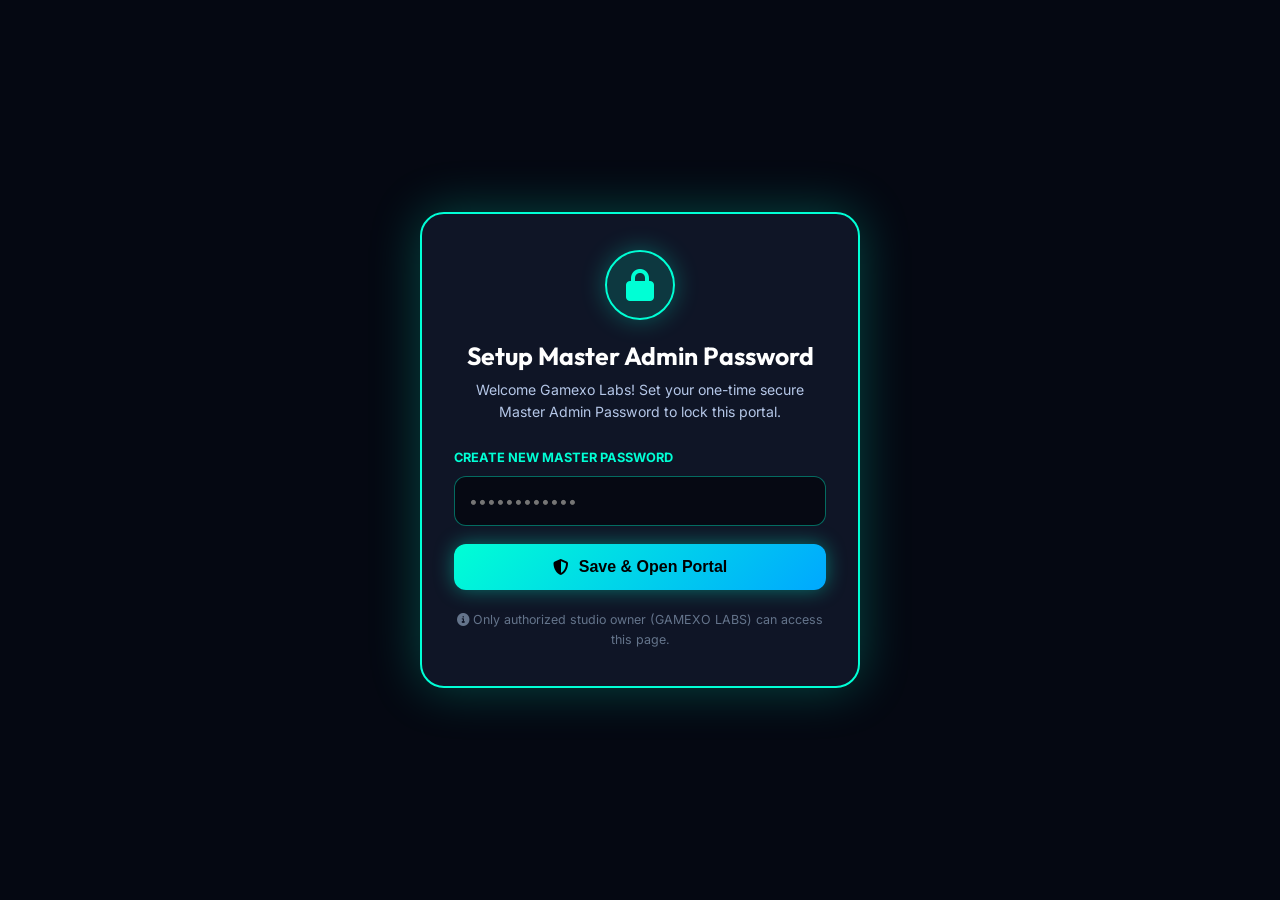
==== admin/index.html @ a573b405 "feat: master admin portal at /admin with secure password, compact account modal, shorten select drop" ====
<!DOCTYPE html>
<html lang="en">
<head>
  <meta charset="UTF-8" />
  <meta name="viewport" content="width=device-width, initial-scale=1.0" />
  <title>GAMEXO LABS — Master Admin Portal | MineForge Studio</title>

  <!-- Favicon -->
  <link rel="icon" type="image/svg+xml" href="data:image/svg+xml,<svg xmlns='http://www.w3.org/2000/svg' viewBox='0 0 100 100'><rect width='100' height='100' rx='20' fill='%23060913'/><path d='M20 75 L35 45 L50 65 L65 35 L80 75 Z' fill='%2300ffd5' stroke='%2300ffd5' stroke-width='4'/></svg>" />

  <!-- Google Fonts -->
  <link rel="preconnect" href="https://fonts.googleapis.com" />
  <link rel="preconnect" href="https://fonts.gstatic.com" crossorigin />
  <link href="https://fonts.googleapis.com/css2?family=Inter:wght@300;400;500;600;700&family=Outfit:wght@500;600;700;800&display=swap" rel="stylesheet" />

  <!-- FontAwesome Icons -->
  <link rel="stylesheet" href="https://cdnjs.cloudflare.com/ajax/libs/font-awesome/6.5.1/css/all.min.css" />

  <!-- CSS Styles -->
  <link rel="stylesheet" href="../style.css" />

  <style>
    body {
      background-color: #060913;
      color: #ffffff;
      min-height: 100vh;
      font-family: 'Inter', sans-serif;
    }

    .admin-container {
      max-width: 1250px;
      margin: 0 auto;
      padding: 30px 20px 60px;
    }

    .admin-header {
      display: flex;
      align-items: center;
      justify-content: space-between;
      padding-bottom: 24px;
      border-bottom: 1px solid rgba(255, 255, 255, 0.1);
      margin-bottom: 32px;
      flex-wrap: wrap;
      gap: 16px;
    }

    .admin-title-group {
      display: flex;
      align-items: center;
      gap: 16px;
    }

    .admin-logo-badge {
      width: 48px;
      height: 48px;
      border-radius: 50%;
      background: linear-gradient(135deg, #00ffd5 0%, #00a8ff 100%);
      display: flex;
      align-items: center;
      justify-content: center;
      color: #060913;
      font-size: 1.4rem;
      font-weight: 800;
      box-shadow: 0 0 20px rgba(0, 255, 213, 0.4);
    }

    /* Stats Grid */
    .admin-stats-grid {
      display: grid;
      grid-template-columns: repeat(auto-fit, minmax(230px, 1fr));
      gap: 20px;
      margin-bottom: 32px;
    }

    .admin-stat-card {
      background: #0f1526;
      border: 1px solid rgba(0, 255, 213, 0.2);
      border-radius: 16px;
      padding: 22px;
      display: flex;
      align-items: center;
      justify-content: space-between;
      box-shadow: 0 4px 20px rgba(0, 0, 0, 0.3);
      transition: transform 0.2s ease;
    }
    .admin-stat-card:hover {
      transform: translateY(-3px);
      border-color: #00ffd5;
    }

    .admin-stat-info h4 {
      font-size: 0.82rem;
      color: #8ba1cf;
      text-transform: uppercase;
      letter-spacing: 1px;
      margin-bottom: 6px;
    }
    .admin-stat-info .num {
      font-size: 1.85rem;
      font-weight: 800;
      font-family: 'Outfit', sans-serif;
      color: #00ffd5;
    }

    .admin-stat-icon {
      width: 52px;
      height: 52px;
      border-radius: 14px;
      background: rgba(0, 255, 213, 0.1);
      display: flex;
      align-items: center;
      justify-content: center;
      font-size: 1.5rem;
      color: #00ffd5;
    }

    /* Availability Panel */
    .admin-avail-box {
      background: #0f1526;
      border: 1.5px solid #00ffd5;
      border-radius: 20px;
      padding: 26px;
      margin-bottom: 34px;
      box-shadow: 0 0 30px rgba(0, 255, 213, 0.15);
    }

    .avail-btn-grid {
      display: grid;
      grid-template-columns: repeat(auto-fit, minmax(220px, 1fr));
      gap: 16px;
      margin-top: 18px;
    }

    .avail-option-btn {
      padding: 16px 20px;
      border-radius: 14px;
      border: 2px solid rgba(255, 255, 255, 0.15);
      background: rgba(255, 255, 255, 0.03);
      color: #ffffff;
      font-family: 'Outfit', sans-serif;
      font-size: 1rem;
      font-weight: 700;
      cursor: pointer;
      display: flex;
      flex-direction: column;
      align-items: flex-start;
      gap: 6px;
      transition: all 0.22s ease;
      text-align: left;
    }

    .avail-option-btn:hover {
      transform: translateY(-2px);
    }

    .avail-option-btn.active-open {
      border-color: #00ffd5;
      background: rgba(0, 255, 213, 0.18);
      box-shadow: 0 0 20px rgba(0, 255, 213, 0.4);
    }
    .avail-option-btn.active-limited {
      border-color: #ffb703;
      background: rgba(255, 183, 3, 0.18);
      box-shadow: 0 0 20px rgba(255, 183, 3, 0.4);
    }
    .avail-option-btn.active-closed {
      border-color: #ff4d4d;
      background: rgba(255, 77, 77, 0.18);
      box-shadow: 0 0 20px rgba(255, 77, 77, 0.4);
    }

    .avail-subtext {
      font-size: 0.78rem;
      font-weight: 400;
      color: #b4c6e7;
    }

    /* Orders Section */
    .admin-section-card {
      background: #0f1526;
      border: 1px solid rgba(255, 255, 255, 0.1);
      border-radius: 20px;
      padding: 26px;
      margin-bottom: 34px;
      box-shadow: 0 4px 25px rgba(0, 0, 0, 0.35);
    }

    .admin-table-wrapper {
      overflow-x: auto;
      margin-top: 18px;
    }

    .admin-table {
      width: 100%;
      border-collapse: collapse;
      min-width: 750px;
    }

    .admin-table th {
      text-align: left;
      padding: 14px 16px;
      background: rgba(0, 255, 213, 0.08);
      color: #00ffd5;
      font-size: 0.8rem;
      text-transform: uppercase;
      letter-spacing: 0.8px;
      border-bottom: 2px solid rgba(0, 255, 213, 0.3);
    }

    .admin-table td {
      padding: 16px;
      border-bottom: 1px solid rgba(255, 255, 255, 0.07);
      font-size: 0.9rem;
      vertical-align: top;
    }

    .admin-table tr:hover td {
      background: rgba(255, 255, 255, 0.02);
    }

    /* Password Modal Protection */
    .admin-lock-overlay {
      position: fixed;
      top: 0;
      left: 0;
      width: 100vw;
      height: 100vh;
      background: rgba(6, 9, 19, 0.98);
      backdrop-filter: blur(15px);
      z-index: 99999;
      display: flex;
      align-items: center;
      justify-content: center;
      padding: 20px;
    }

    .admin-lock-box {
      background: #0f1526;
      border: 2px solid #00ffd5;
      border-radius: 24px;
      padding: 36px 32px;
      max-width: 440px;
      width: 100%;
      text-align: center;
      box-shadow: 0 0 50px rgba(0, 255, 213, 0.25);
    }
  </style>
</head>
<body>

  <!-- LOCK / PASSWORD MODAL OVERLAY -->
  <div id="admin-lock-overlay" class="admin-lock-overlay">
    <div class="admin-lock-box">
      <div style="width: 70px; height: 70px; border-radius: 50%; background: rgba(0, 255, 213, 0.15); border: 2px solid #00ffd5; color: #00ffd5; font-size: 2rem; display: flex; align-items: center; justify-content: center; margin: 0 auto 20px; box-shadow: 0 0 25px rgba(0, 255, 213, 0.3);">
        <i class="fa-solid fa-lock"></i>
      </div>
      <h2 id="lock-title" style="font-family: 'Outfit', sans-serif; font-size: 1.55rem; color: #fff; margin-bottom: 8px;">Master Admin Portal</h2>
      <p id="lock-subtitle" style="font-size: 0.88rem; color: #b4c6e7; margin-bottom: 24px;">Enter your secure GAMEXO LABS Master Password to access studio controls.</p>

      <form id="admin-auth-form" onsubmit="handleAdminLogin(event)">
        <div style="margin-bottom: 18px; text-align: left;">
          <label style="display: block; font-size: 0.8rem; color: #00ffd5; font-weight: 700; margin-bottom: 8px; text-transform: uppercase;" id="lock-input-label">Master Password</label>
          <input type="password" id="admin-password-input" class="form-input" placeholder="••••••••••••" required style="width: 100%; padding: 14px; font-size: 1rem; border-radius: 12px; background: #060913; color: #fff; border: 1px solid rgba(0, 255, 213, 0.4);" />
        </div>

        <button type="submit" class="btn btn-primary" style="width: 100%; padding: 14px; font-size: 1rem; font-weight: 800; border-radius: 12px; box-shadow: 0 0 20px rgba(0, 255, 213, 0.4);">
          <i class="fa-solid fa-shield-halved"></i> <span id="lock-btn-text">Unlock Portal</span>
        </button>
      </form>

      <div style="margin-top: 20px; font-size: 0.78rem; color: #64748b;">
        <i class="fa-solid fa-circle-info"></i> Only authorized studio owner (GAMEXO LABS) can access this page.
      </div>
    </div>
  </div>

  <!-- MAIN ADMIN PORTAL CONTENT -->
  <div class="admin-container" id="admin-main-content" style="display: none;">
    
    <!-- Top Header -->
    <header class="admin-header">
      <div class="admin-title-group">
        <div class="admin-logo-badge">
          <i class="fa-solid fa-terminal"></i>
        </div>
        <div>
          <h1 style="font-family: 'Outfit', sans-serif; font-size: 1.8rem; font-weight: 800; color: #fff; margin: 0;">
            GAMEXO LABS <span style="color: #00ffd5;">Control Center</span>
          </h1>
          <p style="font-size: 0.88rem; color: #8ba1cf; margin: 4px 0 0 0;">
            Live Studio Availability, Client Quotations & Order Management
          </p>
        </div>
      </div>

      <div style="display: flex; align-items: center; gap: 12px; flex-wrap: wrap;">
        <a href="../index.html" class="btn" style="background: rgba(255,255,255,0.08); color: #fff; border: 1px solid rgba(255,255,255,0.15); font-size: 0.85rem; padding: 10px 16px; border-radius: 10px; text-decoration: none;">
          <i class="fa-solid fa-arrow-up-right-from-square"></i> View Live Site
        </a>
        <button onclick="changeMasterPassword()" class="btn" style="background: rgba(0, 255, 213, 0.15); color: #00ffd5; border: 1px solid rgba(0, 255, 213, 0.4); font-size: 0.85rem; padding: 10px 16px; border-radius: 10px; cursor: pointer;">
          <i class="fa-solid fa-key"></i> Change Password
        </button>
        <button onclick="lockAdminPortal()" class="btn" style="background: rgba(255, 77, 77, 0.15); color: #ff6b6b; border: 1px solid rgba(255, 77, 77, 0.4); font-size: 0.85rem; padding: 10px 16px; border-radius: 10px; cursor: pointer;">
          <i class="fa-solid fa-lock"></i> Lock
        </button>
      </div>
    </header>

    <!-- Stat Cards -->
    <div class="admin-stats-grid">
      <div class="admin-stat-card">
        <div class="admin-stat-info">
          <h4>Total Client Orders</h4>
          <div class="num" id="stat-total-orders">0</div>
        </div>
        <div class="admin-stat-icon"><i class="fa-solid fa-layer-group"></i></div>
      </div>

      <div class="admin-stat-card">
        <div class="admin-stat-info">
          <h4>Pending Quotes</h4>
          <div class="num" id="stat-pending-orders" style="color: #ffb703;">0</div>
        </div>
        <div class="admin-stat-icon" style="background: rgba(255,183,3,0.1); color: #ffb703;"><i class="fa-solid fa-clock"></i></div>
      </div>

      <div class="admin-stat-card">
        <div class="admin-stat-info">
          <h4>Completed Projects</h4>
          <div class="num" id="stat-completed-orders" style="color: #00ffd5;">0</div>
        </div>
        <div class="admin-stat-icon"><i class="fa-solid fa-check-double"></i></div>
      </div>

      <div class="admin-stat-card">
        <div class="admin-stat-info">
          <h4>Registered Clients</h4>
          <div class="num" id="stat-total-users" style="color: #a78bfa;">0</div>
        </div>
        <div class="admin-stat-icon" style="background: rgba(167,139,250,0.1); color: #a78bfa;"><i class="fa-solid fa-users"></i></div>
      </div>
    </div>

    <!-- Studio Availability Controller -->
    <div class="admin-avail-box">
      <div style="display: flex; align-items: center; justify-content: space-between; flex-wrap: wrap; gap: 12px;">
        <div>
          <h2 style="font-family: 'Outfit', sans-serif; font-size: 1.35rem; color: #fff; margin: 0; display: flex; align-items: center; gap: 10px;">
            <i class="fa-solid fa-sliders" style="color: #00ffd5;"></i> Studio Availability Badge & Status Message
          </h2>
          <p style="font-size: 0.88rem; color: #b4c6e7; margin: 4px 0 0 0;">
            Changes here apply instantly across the entire MineForge website (Hero & Navbar).
          </p>
        </div>
        <div id="current-badge-pill" style="font-weight: 800; font-size: 0.88rem; padding: 6px 14px; border-radius: 99px; background: rgba(0,255,213,0.2); color: #00ffd5; border: 1px solid #00ffd5;">
          🟢 LIVE: OPEN
        </div>
      </div>

      <div class="avail-btn-grid">
        <!-- Open Button -->
        <button class="avail-option-btn" id="btn-avail-open" onclick="updateStudioAvailability('open')">
          <div style="font-size: 1.05rem;"><span style="color: #00ffd5;">🟢</span> Open</div>
          <div class="avail-subtext">"Currently accepting new projects."</div>
        </button>

        <!-- Limited Button -->
        <button class="avail-option-btn" id="btn-avail-limited" onclick="updateStudioAvailability('limited')">
          <div style="font-size: 1.05rem;"><span style="color: #ffb703;">🟡</span> Limited</div>
          <div class="avail-subtext">"Only a few slots are available."</div>
        </button>

        <!-- Closed Button -->
        <button class="avail-option-btn" id="btn-avail-closed" onclick="updateStudioAvailability('closed')">
          <div style="font-size: 1.05rem;"><span style="color: #ff4d4d;">🔴</span> Closed</div>
          <div class="avail-subtext">"Orders are temporarily closed. Please check back later."</div>
        </button>
      </div>
    </div>

    <!-- All Client Orders Table -->
    <div class="admin-section-card">
      <div style="display: flex; align-items: center; justify-content: space-between; flex-wrap: wrap; gap: 12px; margin-bottom: 12px;">
        <div>
          <h2 style="font-family: 'Outfit', sans-serif; font-size: 1.35rem; color: #fff; margin: 0; display: flex; align-items: center; gap: 10px;">
            <i class="fa-solid fa-list-check" style="color: #00ffd5;"></i> Live Client Project Quotations
          </h2>
          <p style="font-size: 0.88rem; color: #b4c6e7; margin: 4px 0 0 0;">
            Manage all incoming order requests submitted by clients.
          </p>
        </div>
        <div>
          <button onclick="renderAdminOrders()" class="btn" style="background: rgba(255,255,255,0.08); color: #fff; padding: 8px 14px; font-size: 0.8rem; border-radius: 8px; border: 1px solid rgba(255,255,255,0.15);">
            <i class="fa-solid fa-arrows-rotate"></i> Refresh
          </button>
        </div>
      </div>

      <div class="admin-table-wrapper">
        <table class="admin-table">
          <thead>
            <tr>
              <th>Order ID</th>
              <th>Client / Discord</th>
              <th>Project Service Type</th>
              <th>Target Version</th>
              <th>Features / Spec Details</th>
              <th>Status</th>
              <th>Actions</th>
            </tr>
          </thead>
          <tbody id="admin-orders-tbody">
            <!-- Populated dynamically -->
          </tbody>
        </table>
      </div>
    </div>

    <!-- Registered Clients Table -->
    <div class="admin-section-card">
      <h2 style="font-family: 'Outfit', sans-serif; font-size: 1.35rem; color: #fff; margin: 0 0 6px 0; display: flex; align-items: center; gap: 10px;">
        <i class="fa-solid fa-user-check" style="color: #a78bfa;"></i> Registered Studio Clients
      </h2>
      <p style="font-size: 0.88rem; color: #b4c6e7; margin-bottom: 18px;">
        Clients who logged in via Discord or Account Portal.
      </p>

      <div class="admin-table-wrapper">
        <table class="admin-table">
          <thead>
            <tr>
              <th>Username</th>
              <th>Discord Handle</th>
              <th>Verified Status</th>
              <th>Joined Date</th>
            </tr>
          </thead>
          <tbody id="admin-users-tbody">
            <!-- Populated dynamically -->
          </tbody>
        </table>
      </div>
    </div>

  </div>

  <!-- Toast Container -->
  <div id="toast-container" class="toast-container"></div>

  <script>
    // Storage Keys
    const ADMIN_PASS_KEY = 'mineforge_admin_password';
    const ORDERS_KEY = 'mineforge_orders';
    const USERS_KEY = 'mineforge_users';
    const AVAILABILITY_KEY = 'mineforge_availability';

    // Check if password exists on load
    window.addEventListener('DOMContentLoaded', () => {
      const existingPass = localStorage.getItem(ADMIN_PASS_KEY);
      const title = document.getElementById('lock-title');
      const subtitle = document.getElementById('lock-subtitle');
      const btnText = document.getElementById('lock-btn-text');
      const label = document.getElementById('lock-input-label');

      if (!existingPass) {
        title.textContent = 'Setup Master Admin Password';
        subtitle.textContent = 'Welcome Gamexo Labs! Set your one-time secure Master Admin Password to lock this portal.';
        label.textContent = 'Create New Master Password';
        btnText.textContent = 'Save & Open Portal';
      } else {
        title.textContent = 'Master Admin Portal';
        subtitle.textContent = 'Enter your secure GAMEXO LABS Master Password to access studio controls.';
        label.textContent = 'Master Password';
        btnText.textContent = 'Unlock Portal';
      }

      // Automatically check session
      if (sessionStorage.getItem('mineforge_admin_unlocked') === 'true') {
        unlockUI();
      }
    });

    function handleAdminLogin(e) {
      e.preventDefault();
      const input = document.getElementById('admin-password-input');
      const val = input.value.trim();
      if (!val) return;

      const existingPass = localStorage.getItem(ADMIN_PASS_KEY);

      if (!existingPass) {
        // Setup new password
        localStorage.setItem(ADMIN_PASS_KEY, val);
        sessionStorage.setItem('mineforge_admin_unlocked', 'true');
        showAdminToast('🔐 Master Password successfully created!');
        unlockUI();
      } else {
        // Verify password
        if (val === existingPass) {
          sessionStorage.setItem('mineforge_admin_unlocked', 'true');
          showAdminToast('👑 Welcome back, Gamexo Labs Admin!');
          unlockUI();
        } else {
          showAdminToast('❌ Incorrect Master Password!');
          input.value = '';
          input.style.borderColor = '#ff4d4d';
          setTimeout(() => input.style.borderColor = '', 1500);
        }
      }
    }

    function unlockUI() {
      document.getElementById('admin-lock-overlay').style.display = 'none';
      document.getElementById('admin-main-content').style.display = 'block';
      loadAdminDashboard();
    }

    function lockAdminPortal() {
      sessionStorage.removeItem('mineforge_admin_unlocked');
      document.getElementById('admin-password-input').value = '';
      document.getElementById('admin-main-content').style.display = 'none';
      document.getElementById('admin-lock-overlay').style.display = 'flex';
      showAdminToast('🔒 Portal Locked');
    }

    function changeMasterPassword() {
      const current = localStorage.getItem(ADMIN_PASS_KEY);
      const inputOld = prompt('Enter your CURRENT Master Admin Password:');
      if (inputOld === null) return;

      if (inputOld !== current) {
        alert('❌ Incorrect Current Password!');
        return;
      }

      const inputNew = prompt('Enter your NEW Master Admin Password:');
      if (inputNew && inputNew.trim().length >= 4) {
        localStorage.setItem(ADMIN_PASS_KEY, inputNew.trim());
        alert('✅ Master Admin Password changed successfully!');
      } else {
        alert('❌ Password change cancelled or too short.');
      }
    }

    // Availability Controller
    function updateStudioAvailability(status) {
      localStorage.setItem(AVAILABILITY_KEY, status);
      updateAvailButtonsUI(status);
      showAdminToast(`👑 Availability Status updated to: ${status.toUpperCase()}`);
    }

    function updateAvailButtonsUI(status) {
      document.getElementById('btn-avail-open').classList.remove('active-open');
      document.getElementById('btn-avail-limited').classList.remove('active-limited');
      document.getElementById('btn-avail-closed').classList.remove('active-closed');

      const badgePill = document.getElementById('current-badge-pill');

      if (status === 'open') {
        document.getElementById('btn-avail-open').classList.add('active-open');
        badgePill.innerHTML = '🟢 LIVE: OPEN';
        badgePill.style.color = '#00ffd5';
        badgePill.style.borderColor = '#00ffd5';
        badgePill.style.background = 'rgba(0,255,213,0.2)';
      } else if (status === 'limited') {
        document.getElementById('btn-avail-limited').classList.add('active-limited');
        badgePill.innerHTML = '🟡 LIVE: LIMITED';
        badgePill.style.color = '#ffb703';
        badgePill.style.borderColor = '#ffb703';
        badgePill.style.background = 'rgba(255,183,3,0.2)';
      } else if (status === 'closed') {
        document.getElementById('btn-avail-closed').classList.add('active-closed');
        badgePill.innerHTML = '🔴 LIVE: CLOSED';
        badgePill.style.color = '#ff4d4d';
        badgePill.style.borderColor = '#ff4d4d';
        badgePill.style.background = 'rgba(255,77,77,0.2)';
      }
    }

    // Render Dashboard & Orders
    function loadAdminDashboard() {
      const avail = localStorage.getItem(AVAILABILITY_KEY) || 'open';
      updateAvailButtonsUI(avail);
      renderAdminOrders();
      renderAdminUsers();
    }

    function renderAdminOrders() {
      const orders = JSON.parse(localStorage.getItem(ORDERS_KEY) || '[]');
      const tbody = document.getElementById('admin-orders-tbody');
      
      document.getElementById('stat-total-orders').textContent = orders.length;
      document.getElementById('stat-pending-orders').textContent = orders.filter(o => !o.status || o.status === 'Pending').length;
      document.getElementById('stat-completed-orders').textContent = orders.filter(o => o.status === 'Completed').length;

      if (orders.length === 0) {
        tbody.innerHTML = `
          <tr>
            <td colspan="7" style="text-align: center; padding: 40px; color: #64748b;">
              <i class="fa-solid fa-box-open" style="font-size: 2.5rem; margin-bottom: 12px; display: block;"></i>
              No client orders submitted yet.
            </td>
          </tr>
        `;
        return;
      }

      tbody.innerHTML = orders.slice().reverse().map(o => {
        const dateStr = new Date(o.timestamp || Date.now()).toLocaleDateString('en-US', {
          month: 'short', day: 'numeric', year: 'numeric', hour: '2-digit', minute: '2-digit'
        });

        const badgeColor = (o.status === 'Completed') ? '#00ffd5' : (o.status === 'In Progress' ? '#ffb703' : '#a78bfa');

        return `
          <tr>
            <td style="font-weight: 800; color: #00ffd5; font-family: 'Outfit', sans-serif;">
              ${o.id || '#MF-NEW'}<br/>
              <span style="font-size: 0.75rem; color: #64748b; font-weight: 400;">${dateStr}</span>
            </td>
            <td>
              <strong style="color: #fff;">${o.clientName || 'Client'}</strong><br/>
              <span style="color: #5865F2; font-weight: 600;"><i class="fa-brands fa-discord"></i> ${o.clientDiscord || 'N/A'}</span>
            </td>
            <td style="font-weight: 600; color: #e2e8f0;">${o.type || 'Custom Quotation'}</td>
            <td><span style="background: rgba(255,255,255,0.06); padding: 4px 10px; border-radius: 6px; font-size: 0.82rem;">${o.version || 'Any'}</span></td>
            <td style="max-width: 250px; color: #cbd5e1; font-size: 0.86rem; line-height: 1.4;">
              ${o.desc || 'No description provided.'}
              ${o.specFile ? `<div style="margin-top: 6px; font-size: 0.78rem; color: #00ffd5;"><i class="fa-solid fa-paperclip"></i> File: ${o.specFile}</div>` : ''}
            </td>
            <td>
              <select onchange="updateOrderStatus('${o.id}', this.value)" style="background: #060913; color: ${badgeColor}; border: 1px solid ${badgeColor}; padding: 6px 10px; border-radius: 8px; font-size: 0.82rem; font-weight: 700; cursor: pointer;">
                <option value="Pending" ${(!o.status || o.status === 'Pending') ? 'selected' : ''}>Pending Quote</option>
                <option value="In Progress" ${(o.status === 'In Progress') ? 'selected' : ''}>In Progress</option>
                <option value="Completed" ${(o.status === 'Completed') ? 'selected' : ''}>Completed</option>
              </select>
            </td>
            <td>
              <button onclick="deleteClientOrder('${o.id}')" class="btn" style="background: rgba(255,77,77,0.15); color: #ff6b6b; border: 1px solid rgba(255,77,77,0.3); padding: 6px 10px; border-radius: 6px; font-size: 0.8rem; cursor: pointer;" title="Delete Order">
                <i class="fa-solid fa-trash-can"></i>
              </button>
            </td>
          </tr>
        `;
      }).join('');
    }

    function renderAdminUsers() {
      const users = JSON.parse(localStorage.getItem(USERS_KEY) || '[]');
      const tbody = document.getElementById('admin-users-tbody');

      document.getElementById('stat-total-users').textContent = users.length;

      if (users.length === 0) {
        tbody.innerHTML = `
          <tr>
            <td colspan="4" style="text-align: center; padding: 30px; color: #64748b;">
              No registered client accounts found.
            </td>
          </tr>
        `;
        return;
      }

      tbody.innerHTML = users.map(u => {
        return `
          <tr>
            <td style="font-weight: 700; color: #fff;">${u.username || 'Client'}</td>
            <td style="color: #5865F2; font-weight: 600;"><i class="fa-brands fa-discord"></i> ${u.discord || '@discord'}</td>
            <td>
              ${u.verifiedDiscord 
                ? '<span style="color: #00ffd5; font-size: 0.8rem; font-weight: 700;"><i class="fa-solid fa-check-circle"></i> Verified OAuth2</span>'
                : '<span style="color: #8ba1cf; font-size: 0.8rem;">Standard Account</span>'}
            </td>
            <td style="color: #64748b; font-size: 0.82rem;">Registered Member</td>
          </tr>
        `;
      }).join('');
    }

    function updateOrderStatus(orderId, newStatus) {
      let orders = JSON.parse(localStorage.getItem(ORDERS_KEY) || '[]');
      const target = orders.find(o => o.id === orderId);
      if (target) {
        target.status = newStatus;
        localStorage.setItem(ORDERS_KEY, JSON.stringify(orders));
        showAdminToast(`Updated order ${orderId} status to: ${newStatus}`);
        renderAdminOrders();
      }
    }

    function deleteClientOrder(orderId) {
      if (!confirm(`Are you sure you want to delete order ${orderId}?`)) return;
      let orders = JSON.parse(localStorage.getItem(ORDERS_KEY) || '[]');
      orders = orders.filter(o => o.id !== orderId);
      localStorage.setItem(ORDERS_KEY, JSON.stringify(orders));
      showAdminToast(`Deleted order ${orderId}`);
      renderAdminOrders();
    }

    function showAdminToast(msg) {
      const container = document.getElementById('toast-container');
      if (!container) return;
      const toast = document.createElement('div');
      toast.className = 'toast show';
      toast.innerHTML = msg;
      container.appendChild(toast);
      setTimeout(() => {
        toast.classList.remove('show');
        setTimeout(() => toast.remove(), 300);
      }, 3500);
    }
  </script>
</body>
</html>
---- style.css ----
/* ==========================================================================
   MINEFORGE - PREMIUM MINECRAFT DEVELOPMENT DESIGN SYSTEM (HIGH PERFORMANCE)
   Theme: Dark & Professional Gaming Aesthetic (Black, Dark Gray, Turquoise & Electric Blue)
   Optimized for 60 FPS Smooth Performance & Instant Light/Dark Switching
   ========================================================================== */

@import url('https://fonts.googleapis.com/css2?family=Orbitron:wght@600;700;800;900&family=Outfit:wght@400;500;600;700;800&family=Plus+Jakarta+Sans:wght@300;400;500;600;700&display=swap');

:root {
  /* Color Palette - Dark Gaming Theme */
  --bg-primary: #07080b;
  --bg-secondary: #0d0f16;
  --bg-card: #12151f;
  --bg-card-hover: #181c29;
  --bg-glass: rgba(18, 21, 31, 0.9);
  --bg-glass-heavy: rgba(7, 8, 11, 0.95);

  /* Text Colors */
  --text-main: #f0f3ff;
  --text-muted: #8b95b0;
  --text-dark: #07080b;

  /* MineForge Turquoise & Electric Blue Neon */
  --accent-primary: #00ffd5;
  --accent-secondary: #00a8ff;
  --accent-gradient: linear-gradient(135deg, #00ffd5 0%, #00a8ff 100%);
  --accent-glow: rgba(0, 255, 213, 0.4);
  --accent-glow-strong: rgba(0, 255, 213, 0.7);

  /* Discord Brand Colors */
  --discord-blurple: #5865F2;
  --discord-glow: rgba(88, 101, 242, 0.45);
  --discord-gradient: linear-gradient(135deg, #5865F2 0%, #00a8ff 100%);

  /* Status Colors */
  --status-pending: #ffb703;
  --status-progress: #00ffd5;
  --status-completed: #00e676;

  /* Borders & Shadows */
  --border-subtle: rgba(255, 255, 255, 0.08);
  --border-accent: rgba(0, 255, 213, 0.35);
  --border-glow: rgba(0, 255, 213, 0.7);
  --shadow-sm: 0 4px 15px rgba(0, 0, 0, 0.35);
  --shadow-lg: 0 8px 30px rgba(0, 0, 0, 0.5);
  --shadow-neon: 0 0 20px rgba(0, 255, 213, 0.3);

  /* Layout Variables */
  --radius-sm: 8px;
  --radius-md: 12px;
  --radius-lg: 18px;
  --radius-full: 9999px;
  --transition: all 0.22s ease-out;
}

/* Light Mode Override (Complete Text & Contrast Visibility) */
body.light-mode {
  --bg-primary: #f2f5fc;
  --bg-secondary: #e6ecfa;
  --bg-card: #ffffff;
  --bg-card-hover: #f8fbff;
  --bg-glass: rgba(255, 255, 255, 0.94);
  --bg-glass-heavy: rgba(242, 245, 252, 0.98);

  --text-main: #0c101c;
  --text-muted: #4a5568;

  --border-subtle: rgba(12, 16, 28, 0.14);
  --border-accent: rgba(0, 168, 255, 0.4);
  --shadow-sm: 0 4px 12px rgba(12, 16, 28, 0.05);
  --shadow-lg: 0 10px 25px rgba(12, 16, 28, 0.1);
  --shadow-neon: 0 0 15px rgba(0, 168, 255, 0.2);
}

/* Ensure 100% readability for all text in Light Mode */
body.light-mode h1,
body.light-mode h2,
body.light-mode h3,
body.light-mode h4,
body.light-mode h5,
body.light-mode .hero-title,
body.light-mode .section-title,
body.light-mode .service-title,
body.light-mode .faq-question,
body.light-mode .nav-link,
body.light-mode .form-label,
body.light-mode .nav-brand span {
  color: #0c101c !important;
}

body.light-mode p,
body.light-mode .hero-subtitle,
body.light-mode .section-subtitle,
body.light-mode .service-desc,
body.light-mode .faq-answer,
body.light-mode .footer-desc,
body.light-mode .nav-link:not(.active) {
  color: #3b465c !important;
}

body.light-mode .service-card,
body.light-mode .faq-item,
body.light-mode .order-container,
body.light-mode .modal-content,
body.light-mode .testimonial-card {
  background: #ffffff !important;
  border-color: rgba(12, 16, 28, 0.12) !important;
  box-shadow: 0 4px 16px rgba(12, 16, 28, 0.06) !important;
}

body.light-mode .form-input,
body.light-mode .form-select,
body.light-mode .form-textarea {
  background: #f8fafe !important;
  color: #0c101c !important;
  border-color: rgba(12, 16, 28, 0.22) !important;
}

body.light-mode .form-input::placeholder,
body.light-mode .form-textarea::placeholder {
  color: #64748b !important;
}

body.light-mode [style*="color: #fff"],
body.light-mode [style*="color: #ffffff"],
body.light-mode [style*="color: #d1d9ff"],
body.light-mode [style*="color: #c4d0ff"],
body.light-mode [style*="color: #b4c6e7"] {
  color: #0c101c !important;
}

/* ==========================================================================
   RESET & BASE STYLES
   ========================================================================== */
* {
  margin: 0;
  padding: 0;
  box-sizing: border-box;
}

html {
  scroll-behavior: smooth;
  scroll-padding-top: 90px;
}

body {
  font-family: 'Plus Jakarta Sans', -apple-system, BlinkMacSystemFont, sans-serif;
  background-color: var(--bg-primary);
  color: var(--text-main);
  line-height: 1.6;
  overflow-x: hidden;
  transition: background-color 0.3s ease, color 0.3s ease;
}

/* Custom Gaming Scrollbar */
::-webkit-scrollbar {
  width: 10px;
}
::-webkit-scrollbar-track {
  background: var(--bg-primary);
}
::-webkit-scrollbar-thumb {
  background: var(--bg-card-hover);
  border: 2px solid var(--bg-primary);
  border-radius: var(--radius-full);
}
::-webkit-scrollbar-thumb:hover {
  background: var(--accent-primary);
}

/* Typography */
h1, h2, h3, h4, h5, h6 {
  font-family: 'Outfit', sans-serif;
  font-weight: 700;
  line-height: 1.25;
  color: var(--text-main);
}

.gaming-font {
  font-family: 'Orbitron', sans-serif;
  letter-spacing: 1px;
}

.highlight {
  background: var(--accent-gradient);
  -webkit-background-clip: text;
  -webkit-text-fill-color: transparent;
  display: inline-block;
  text-shadow: 0 0 30px rgba(0, 255, 213, 0.3);
}

a {
  color: inherit;
  text-decoration: none;
  transition: var(--transition);
}

ul {
  list-style: none;
}

img {
  max-width: 100%;
  height: auto;
  display: block;
}

/* Container */
.container {
  width: 100%;
  max-width: 1280px;
  margin: 0 auto;
  padding: 0 24px;
}

/* Section Header styling */
.section-header {
  text-align: center;
  margin-bottom: 50px;
  position: relative;
}
.section-tag {
  display: inline-flex;
  align-items: center;
  gap: 8px;
  padding: 6px 16px;
  background: rgba(0, 255, 213, 0.1);
  border: 1px solid var(--border-accent);
  border-radius: var(--radius-full);
  font-size: 0.85rem;
  font-weight: 600;
  color: var(--accent-primary);
  text-transform: uppercase;
  letter-spacing: 1.5px;
  margin-bottom: 14px;
}
.section-title {
  font-size: 2.6rem;
  margin-bottom: 14px;
}
.section-subtitle {
  color: var(--text-muted);
  font-size: 1.1rem;
  max-width: 650px;
  margin: 0 auto;
}

/* ==========================================================================
   LOADING ANIMATION (OFFICIAL MINEFORGE GOL LOGO & FAST HIDDEN)
   ========================================================================== */
.loader-wrapper {
  position: fixed;
  top: 0;
  left: 0;
  width: 100vw;
  height: 100vh;
  background: var(--bg-primary);
  display: flex;
  flex-direction: column;
  justify-content: center;
  align-items: center;
  z-index: 10000;
  transition: opacity 0.25s ease, visibility 0.25s ease;
}
.loader-wrapper.hidden {
  opacity: 0;
  visibility: hidden;
  pointer-events: none;
}
.loader-logo-box {
  width: 96px;
  height: 96px;
  margin-bottom: 22px;
  border-radius: 50% !important;
  overflow: hidden;
  animation: loaderPulse 1.8s infinite ease-in-out;
  border: 3px solid var(--accent-primary);
  box-shadow: 0 0 35px var(--accent-glow-strong);
}
.loader-logo-img {
  width: 100%;
  height: 100%;
  border-radius: 50% !important;
  object-fit: cover;
}
@keyframes loaderPulse {
  0%, 100% {
    transform: scale(1);
    box-shadow: 0 0 35px var(--accent-glow-strong);
  }
  50% {
    transform: scale(1.08);
    box-shadow: 0 0 55px rgba(0, 255, 213, 0.9);
  }
}
.loader-text {
  font-family: 'Orbitron', sans-serif;
  font-size: 1.1rem;
  font-weight: 800;
  color: var(--text-main);
  letter-spacing: 3px;
  text-transform: uppercase;
}

/* ==========================================================================
   HEADER & NAVIGATION BAR (ROUND LOGO, NO CLUTTER)
   ========================================================================== */
.header {
  position: fixed;
  top: 0;
  left: 0;
  width: 100%;
  height: 86px;
  background: var(--bg-glass);
  border-bottom: 1px solid var(--border-subtle);
  z-index: 1000;
  transition: height 0.25s ease, background-color 0.25s ease;
}
.header.scrolled {
  height: 74px;
  background: var(--bg-glass-heavy);
  border-bottom-color: var(--border-accent);
  box-shadow: var(--shadow-sm);
}
.nav-container {
  display: flex;
  align-items: center;
  justify-content: space-between;
  height: 100%;
}

/* MINEFORGE LOGO BRANDING (CIRCULAR / GOL SHAPE LOGO) */
.logo,
.nav-brand {
  display: flex;
  align-items: center;
  gap: 12px;
  font-family: 'Outfit', sans-serif;
  font-weight: 800;
  font-size: 1.35rem;
  color: var(--text-main);
  text-decoration: none;
  flex-shrink: 0;
}
.brand-logo,
.nav-logo-img {
  width: 40px;
  height: 40px;
  border-radius: 50% !important;
  object-fit: cover;
  border: 2px solid var(--accent-primary);
  box-shadow: 0 0 12px rgba(0, 255, 213, 0.45);
  transition: var(--transition);
  flex-shrink: 0;
}
.logo:hover .nav-logo-img,
.nav-brand:hover .brand-logo {
  transform: scale(1.06);
  box-shadow: 0 0 20px rgba(0, 255, 213, 0.7);
}

/* CLEAN DESKTOP NAV LINKS */
.nav-links {
  display: flex;
  align-items: center;
  gap: 40px;
}
.nav-link {
  font-weight: 600;
  font-size: 0.96rem;
  color: var(--text-muted);
  position: relative;
  padding: 8px 0;
  letter-spacing: 0.3px;
}
.nav-link:hover,
.nav-link.active {
  color: var(--text-main);
}
.nav-link::after {
  content: '';
  position: absolute;
  bottom: 0;
  left: 0;
  width: 0%;
  height: 2px;
  background: var(--accent-gradient);
  transition: var(--transition);
}
.nav-link:hover::after,
.nav-link.active::after {
  width: 100%;
}

/* NAV RIGHT CONTROLS */
.nav-actions {
  display: flex;
  align-items: center;
  gap: 16px;
}

/* THEME TOGGLE BUTTON WITH SLEEK MICRO-ANIMATION */
.theme-toggle-btn {
  width: 46px;
  height: 46px;
  border-radius: var(--radius-full);
  border: 1px solid var(--border-subtle);
  background: rgba(255, 255, 255, 0.05);
  color: var(--text-main);
  display: flex;
  align-items: center;
  justify-content: center;
  cursor: pointer;
  position: relative;
  overflow: hidden;
  transition: all 0.2s ease;
}
.theme-toggle-btn:hover {
  border-color: var(--accent-primary);
  color: var(--accent-primary);
  background: rgba(0, 255, 213, 0.15);
  transform: translateY(-2px);
  box-shadow: 0 4px 14px var(--accent-glow);
}
.theme-toggle-btn i {
  font-size: 1.15rem;
  transition: transform 0.2s ease, opacity 0.2s ease;
}
.theme-toggle-btn:active i {
  transform: scale(0.9);
}
.theme-toggle-btn.animated i {
  animation: themeIconClean 0.2s ease-out;
}
@keyframes themeIconClean {
  0% { transform: scale(0.8); opacity: 0.6; }
  100% { transform: scale(1); opacity: 1; }
}

/* ACCOUNT / LOGIN NAV BUTTON */
.btn-nav-account {
  padding: 10px 18px;
  border-radius: var(--radius-full);
  border: 1px solid var(--border-subtle);
  background: rgba(255, 255, 255, 0.04);
  color: var(--text-main);
  font-weight: 600;
  font-size: 0.9rem;
  display: inline-flex;
  align-items: center;
  gap: 8px;
  cursor: pointer;
  transition: var(--transition);
}
.btn-nav-account:hover {
  border-color: var(--accent-primary);
  color: var(--accent-primary);
  background: rgba(0, 255, 213, 0.1);
  transform: translateY(-2px);
}
.btn-nav-account i {
  color: var(--accent-primary);
}

/* PREMIUM SLEEK ORDER NOW BUTTON */
.btn-nav-order {
  position: relative;
  padding: 11px 26px;
  background: linear-gradient(135deg, #00ffd5 0%, #00a8ff 100%);
  color: #07080b;
  font-family: 'Orbitron', sans-serif;
  font-weight: 800;
  font-size: 0.85rem;
  letter-spacing: 1.5px;
  text-transform: uppercase;
  border-radius: var(--radius-sm);
  border: 1px solid rgba(255, 255, 255, 0.3);
  box-shadow: 0 0 20px rgba(0, 255, 213, 0.45);
  transition: var(--transition);
  display: inline-flex;
  align-items: center;
  gap: 8px;
}
.btn-nav-order:hover {
  transform: translateY(-2px) scale(1.03);
  box-shadow: 0 0 30px rgba(0, 255, 213, 0.8);
  color: #000;
}

/* Mobile Hamburger */
.hamburger {
  display: none;
  flex-direction: column;
  gap: 5px;
  cursor: pointer;
  background: none;
  border: none;
  padding: 5px;
}
.hamburger span {
  width: 26px;
  height: 2.5px;
  background: var(--text-main);
  border-radius: 4px;
  transition: var(--transition);
}

/* ==========================================================================
   GAMEXO LABS DISCORD COMMUNITY HERO BANNER (PREMIUM INTERACTIVE HUB)
   ========================================================================= */
.discord-invite-banner {
  max-width: 980px;
  margin: 0 auto 50px;
  background: linear-gradient(135deg, rgba(88, 101, 242, 0.16) 0%, rgba(0, 255, 213, 0.08) 100%);
  border: 2px solid rgba(88, 101, 242, 0.45);
  border-radius: 24px;
  padding: 44px;
  position: relative;
  overflow: hidden;
  box-shadow: 0 0 40px rgba(88, 101, 242, 0.25);
  transition: var(--transition);
}
.discord-invite-banner:hover {
  transform: translateY(-4px);
  border-color: var(--discord-blurple);
  box-shadow: 0 0 55px rgba(88, 101, 242, 0.4);
}
.discord-banner-inner {
  display: flex;
  align-items: center;
  justify-content: space-between;
  gap: 36px;
  position: relative;
  z-index: 2;
}
@media (max-width: 768px) {
  .discord-banner-inner {
    flex-direction: column;
    text-align: center;
  }
}
.discord-banner-left {
  display: flex;
  align-items: center;
  gap: 24px;
}
@media (max-width: 576px) {
  .discord-banner-left {
    flex-direction: column;
  }
}
.discord-logo-glow-box {
  width: 82px;
  height: 82px;
  border-radius: 20px;
  background: var(--discord-gradient);
  display: flex;
  align-items: center;
  justify-content: center;
  font-size: 2.8rem;
  color: #ffffff;
  box-shadow: 0 0 30px rgba(88, 101, 242, 0.6);
  flex-shrink: 0;
  animation: discordPulse 3s infinite ease-in-out;
}
@keyframes discordPulse {
  0%, 100% {
    transform: scale(1);
    box-shadow: 0 0 30px rgba(88, 101, 242, 0.6);
  }
  50% {
    transform: scale(1.05);
    box-shadow: 0 0 45px rgba(0, 255, 213, 0.8);
  }
}
.discord-banner-tag {
  display: inline-flex;
  align-items: center;
  gap: 8px;
  padding: 4px 14px;
  background: rgba(88, 101, 242, 0.25);
  border: 1px solid rgba(88, 101, 242, 0.5);
  border-radius: var(--radius-full);
  font-size: 0.78rem;
  font-weight: 800;
  color: #d1d9ff;
  text-transform: uppercase;
  letter-spacing: 1px;
  margin-bottom: 10px;
}
.discord-banner-title {
  font-size: 1.85rem;
  font-weight: 800;
  margin-bottom: 8px;
  color: #ffffff;
}
.discord-banner-desc {
  color: #c4d0ff;
  font-size: 0.96rem;
  max-width: 500px;
  line-height: 1.6;
}
.discord-feature-pills {
  display: flex;
  flex-wrap: wrap;
  gap: 10px;
  margin-top: 14px;
}
@media (max-width: 768px) {
  .discord-feature-pills {
    justify-content: center;
  }
}
.discord-pill {
  padding: 5px 12px;
  background: rgba(255, 255, 255, 0.08);
  border-radius: var(--radius-full);
  font-size: 0.82rem;
  color: #ffffff;
  display: inline-flex;
  align-items: center;
  gap: 6px;
  font-weight: 600;
}
.discord-pill i {
  color: var(--accent-primary);
}

/* BIG PREMIUM DISCORD BUTTON */
.btn-discord-join {
  display: inline-flex;
  align-items: center;
  justify-content: center;
  gap: 12px;
  padding: 16px 34px;
  background: linear-gradient(135deg, #5865F2 0%, #4752C4 100%);
  color: #ffffff;
  font-family: 'Orbitron', sans-serif;
  font-weight: 800;
  font-size: 0.95rem;
  letter-spacing: 1px;
  text-transform: uppercase;
  border-radius: var(--radius-full);
  border: 2px solid rgba(255, 255, 255, 0.25);
  box-shadow: 0 0 30px rgba(88, 101, 242, 0.6);
  cursor: pointer;
  transition: var(--transition);
  white-space: nowrap;
}
.btn-discord-join:hover {
  background: linear-gradient(135deg, #00ffd5 0%, #5865F2 100%);
  color: #000000;
  transform: translateY(-3px) scale(1.04);
  box-shadow: 0 0 45px rgba(0, 255, 213, 0.85);
}
.btn-discord-join i {
  font-size: 1.4rem;
}

/* ==========================================================================
   CLIENT ACCOUNT / PORTAL MODAL & DASHBOARD
   ========================================================================== */
.account-modal-content {
  background: var(--bg-card);
  border: 1px solid var(--border-accent);
  border-radius: var(--radius-lg);
  max-width: 580px;
  width: 100%;
  padding: 36px;
  position: relative;
  box-shadow: 0 0 40px rgba(0, 255, 213, 0.2);
}
.account-tabs {
  display: flex;
  border-bottom: 1px solid var(--border-subtle);
  margin-bottom: 28px;
}
.account-tab-btn {
  flex: 1;
  padding: 14px 20px;
  background: none;
  border: none;
  color: var(--text-muted);
  font-family: 'Outfit', sans-serif;
  font-size: 1.1rem;
  font-weight: 700;
  cursor: pointer;
  position: relative;
  transition: var(--transition);
}
.account-tab-btn.active {
  color: var(--accent-primary);
}
.account-tab-btn.active::after {
  content: '';
  position: absolute;
  bottom: -1px;
  left: 0;
  width: 100%;
  height: 2px;
  background: var(--accent-primary);
}
.account-tab-pane {
  display: none;
}
.account-tab-pane.active {
  display: block;
}

/* Logged In Dashboard View */
.user-profile-header {
  display: flex;
  align-items: center;
  gap: 20px;
  padding: 20px;
  background: rgba(255, 255, 255, 0.03);
  border: 1px solid var(--border-subtle);
  border-radius: var(--radius-md);
  margin-bottom: 28px;
}
.user-avatar-lg {
  width: 64px;
  height: 64px;
  border-radius: 50%;
  background: var(--accent-gradient);
  color: #000;
  font-family: 'Orbitron', sans-serif;
  font-size: 1.6rem;
  font-weight: 900;
  display: flex;
  align-items: center;
  justify-content: center;
  box-shadow: 0 0 15px var(--accent-glow);
}
.user-profile-info h3 {
  font-size: 1.3rem;
  margin-bottom: 4px;
}
.user-profile-info p {
  color: var(--text-muted);
  font-size: 0.9rem;
}
.user-orders-list {
  display: flex;
  flex-direction: column;
  gap: 10px;
  max-height: 210px;
  overflow-y: auto;
  margin-bottom: 16px;
}
.user-order-item {
  display: flex;
  align-items: center;
  justify-content: space-between;
  padding: 16px;
  background: rgba(255, 255, 255, 0.02);
  border: 1px solid var(--border-subtle);
  border-radius: var(--radius-sm);
  transition: var(--transition);
}
.user-order-item:hover {
  border-color: var(--accent-primary);
  background: rgba(0, 255, 213, 0.05);
}

/* ==========================================================================
   BUTTONS & CONTROLS
   ========================================================================== */
.btn {
  display: inline-flex;
  align-items: center;
  justify-content: center;
  gap: 10px;
  padding: 14px 32px;
  font-size: 1rem;
  font-weight: 700;
  border-radius: var(--radius-full);
  cursor: pointer;
  border: none;
  transition: var(--transition);
}
.btn-primary {
  background: var(--accent-gradient);
  color: #000;
  box-shadow: 0 0 20px var(--accent-glow);
}
.btn-primary:hover {
  transform: translateY(-2px);
  box-shadow: 0 0 30px var(--accent-glow-strong);
}
.btn-outline {
  background: rgba(0, 255, 213, 0.05);
  color: var(--text-main);
  border: 1px solid var(--border-accent);
}
.btn-outline:hover {
  background: rgba(0, 255, 213, 0.15);
  border-color: var(--accent-primary);
  color: var(--accent-primary);
  transform: translateY(-2px);
}

/* ==========================================================================
   HERO SECTION & MINECRAFT SUPPORTED VERSIONS BAR
   ========================================================================== */
.hero {
  position: relative;
  min-height: 100vh;
  display: flex;
  align-items: center;
  padding-top: 110px;
  padding-bottom: 80px;
  overflow: hidden;
}
.hero-bg {
  position: absolute;
  inset: 0;
  z-index: -2;
  background-size: cover;
  background-position: center;
  background-repeat: no-repeat;
  filter: brightness(0.52) contrast(1.1);
}
.hero-overlay {
  position: absolute;
  inset: 0;
  z-index: -1;
  background: linear-gradient(180deg, rgba(7, 8, 11, 0.2) 0%, var(--bg-primary) 95%);
}
.hero-content {
  max-width: 820px;
  text-align: center;
  margin: 0 auto;
}
.hero-badge {
  display: inline-flex;
  align-items: center;
  gap: 10px;
  padding: 8px 22px;
  background: rgba(0, 255, 213, 0.1);
  border: 1px solid var(--border-accent);
  border-radius: var(--radius-full);
  font-size: 0.9rem;
  font-weight: 700;
  color: var(--accent-primary);
  margin-bottom: 24px;
}
.hero-badge-dot {
  width: 8px;
  height: 8px;
  border-radius: 50%;
  background: var(--accent-primary);
  box-shadow: 0 0 10px var(--accent-primary);
}
.hero-title {
  font-size: 4.2rem;
  font-weight: 800;
  margin-bottom: 24px;
  letter-spacing: -1px;
}
.hero-subtitle {
  font-size: 1.35rem;
  color: #d8e0f5;
  max-width: 680px;
  margin: 0 auto 28px;
  line-height: 1.7;
  text-shadow: 0 2px 10px rgba(0, 0, 0, 0.8);
}

/* MINECRAFT VERSION BAR (1.21 TO 26.30 CHAOS CUBED) */
.hero-version-bar {
  display: flex;
  flex-wrap: wrap;
  align-items: center;
  justify-content: center;
  gap: 10px;
  margin-bottom: 36px;
  padding: 10px 20px;
  background: rgba(18, 21, 31, 0.7);
  border: 1px solid var(--border-accent);
  border-radius: var(--radius-full);
  backdrop-filter: blur(12px);
  width: fit-content;
  margin-left: auto;
  margin-right: auto;
  box-shadow: 0 0 25px rgba(0, 255, 213, 0.15);
}
.version-label {
  font-family: 'Orbitron', sans-serif;
  font-size: 0.78rem;
  font-weight: 800;
  color: var(--accent-primary);
  letter-spacing: 1px;
  margin-right: 4px;
}
.version-chip {
  padding: 5px 14px;
  background: rgba(255, 255, 255, 0.05);
  border: 1px solid var(--border-subtle);
  border-radius: var(--radius-full);
  font-size: 0.82rem;
  font-weight: 600;
  color: var(--text-main);
  transition: var(--transition);
}
.version-chip:hover,
.version-chip.active-chip {
  background: var(--accent-gradient);
  color: #000;
  border-color: var(--accent-primary);
  box-shadow: 0 0 15px var(--accent-glow);
}

.hero-buttons {
  display: flex;
  align-items: center;
  justify-content: center;
  gap: 20px;
  margin-bottom: 60px;
}
.hero-stats {
  display: grid;
  grid-template-columns: repeat(3, 1fr);
  gap: 24px;
  max-width: 720px;
  margin: 0 auto;
  padding-top: 40px;
  border-top: 1px solid var(--border-subtle);
}
.stat-box {
  text-align: center;
}
.stat-number {
  font-family: 'Orbitron', sans-serif;
  font-size: 2.2rem;
  font-weight: 800;
  color: var(--text-main);
  margin-bottom: 4px;
}
.stat-label {
  color: var(--text-muted);
  font-size: 0.95rem;
  font-weight: 500;
}

/* ==========================================================================
   SERVICES SECTION
   ========================================================================== */
.services {
  padding: 90px 0;
  position: relative;
}
.services-grid {
  display: grid;
  grid-template-columns: repeat(auto-fit, minmax(280px, 1fr));
  gap: 24px;
}
.service-card {
  background: var(--bg-card);
  border: 1px solid var(--border-subtle);
  border-radius: var(--radius-lg);
  padding: 34px 26px;
  position: relative;
  overflow: hidden;
  transition: var(--transition);
  display: flex;
  flex-direction: column;
  justify-content: space-between;
}
.service-card:hover {
  transform: translateY(-6px);
  background: var(--bg-card-hover);
  border-color: var(--border-accent);
  box-shadow: var(--shadow-lg);
}
.service-icon {
  width: 56px;
  height: 56px;
  border-radius: var(--radius-md);
  background: rgba(0, 255, 213, 0.1);
  border: 1px solid var(--border-accent);
  display: flex;
  align-items: center;
  justify-content: center;
  color: var(--accent-primary);
  font-size: 1.5rem;
  margin-bottom: 22px;
  transition: var(--transition);
}
.service-card:hover .service-icon {
  background: var(--accent-gradient);
  color: #000;
}
.service-title {
  font-size: 1.35rem;
  margin-bottom: 12px;
}
.service-desc {
  color: var(--text-muted);
  font-size: 0.95rem;
  margin-bottom: 24px;
  flex-grow: 1;
}
.service-footer {
  display: flex;
  align-items: center;
  justify-content: space-between;
  padding-top: 16px;
  border-top: 1px solid var(--border-subtle);
  font-weight: 700;
  font-size: 0.88rem;
  color: var(--accent-primary);
}
.service-tag {
  background: rgba(255, 255, 255, 0.04);
  padding: 4px 10px;
  border-radius: var(--radius-sm);
  color: var(--text-muted);
  font-size: 0.75rem;
  font-weight: 600;
}

/* ==========================================================================
   PORTFOLIO SECTION ("COMING SOON" CLEAN STATE)
   ========================================================================== */
.portfolio {
  padding: 90px 0;
  background: var(--bg-secondary);
}
.portfolio-coming-soon-box {
  max-width: 760px;
  margin: 0 auto;
  background: var(--bg-card);
  border: 1px dashed var(--border-accent);
  border-radius: var(--radius-lg);
  padding: 60px 40px;
  text-align: center;
  box-shadow: var(--shadow-lg);
}
.portfolio-coming-icon {
  width: 80px;
  height: 80px;
  border-radius: 50%;
  background: rgba(0, 255, 213, 0.1);
  border: 2px solid var(--accent-primary);
  color: var(--accent-primary);
  font-size: 2.2rem;
  display: flex;
  align-items: center;
  justify-content: center;
  margin: 0 auto 24px;
  box-shadow: 0 0 25px rgba(0, 255, 213, 0.25);
}
.portfolio-coming-title {
  font-size: 2rem;
  margin-bottom: 14px;
}
.portfolio-coming-text {
  color: var(--text-muted);
  font-size: 1.05rem;
  max-width: 560px;
  margin: 0 auto 32px;
  line-height: 1.7;
}

/* ==========================================================================
   PRICING SECTION (NEW UPDATED PRICING TIERS: 🟢 $10, 🔵 $25 ⭐, 🟣 $50+)
   ========================================================================== */
.pricing {
  padding: 90px 0;
}
.pricing-grid {
  display: grid;
  grid-template-columns: repeat(auto-fit, minmax(320px, 1fr));
  gap: 28px;
  align-items: stretch;
}
.pricing-card {
  background: var(--bg-card);
  border: 1px solid var(--border-subtle);
  border-radius: var(--radius-lg);
  padding: 38px 30px;
  position: relative;
  display: flex;
  flex-direction: column;
  justify-content: space-between;
  transition: var(--transition);
}
.pricing-card:hover {
  transform: translateY(-6px);
}
/* Starter 🟢 */
.tier-starter {
  border-color: rgba(0, 230, 118, 0.35);
  background: linear-gradient(180deg, rgba(0, 230, 118, 0.05) 0%, var(--bg-card) 100%);
}
.tier-starter:hover {
  border-color: #00e676;
  box-shadow: 0 0 25px rgba(0, 230, 118, 0.2);
}
/* Pro 🔵 (Most Popular) */
.tier-pro {
  border-color: var(--accent-primary);
  background: linear-gradient(180deg, rgba(0, 255, 213, 0.1) 0%, var(--bg-card) 100%);
  box-shadow: 0 0 35px rgba(0, 255, 213, 0.2);
}
.tier-pro:hover {
  border-color: var(--accent-primary);
  box-shadow: 0 0 45px rgba(0, 255, 213, 0.35);
}
/* Enterprise 🟣 */
.tier-enterprise {
  border-color: rgba(187, 134, 252, 0.35);
  background: linear-gradient(180deg, rgba(187, 134, 252, 0.06) 0%, var(--bg-card) 100%);
}
.tier-enterprise:hover {
  border-color: #bb86fc;
  box-shadow: 0 0 30px rgba(187, 134, 252, 0.25);
}

.pricing-tier-header {
  display: flex;
  align-items: center;
  gap: 10px;
  margin-bottom: 8px;
}
.tier-indicator {
  font-size: 1.35rem;
}
.popular-badge {
  position: absolute;
  top: -14px;
  right: 28px;
  padding: 6px 18px;
  background: var(--accent-gradient);
  color: #000;
  font-weight: 800;
  font-size: 0.78rem;
  text-transform: uppercase;
  border-radius: var(--radius-full);
  box-shadow: 0 0 15px var(--accent-glow);
}
.pricing-tier-name {
  font-size: 1.6rem;
}
.pricing-subtitle {
  color: var(--text-muted);
  font-size: 0.92rem;
  margin-bottom: 24px;
}
.pricing-price-box {
  margin-bottom: 24px;
  padding-bottom: 20px;
  border-bottom: 1px solid var(--border-subtle);
}
.price-amount {
  font-family: 'Orbitron', sans-serif;
  font-size: 2.8rem;
  font-weight: 800;
  color: var(--text-main);
}
.price-currency {
  font-size: 1.5rem;
  color: var(--accent-primary);
  vertical-align: super;
  margin-right: 4px;
}
.price-period {
  color: var(--text-muted);
  font-size: 0.9rem;
}
.pricing-features {
  margin-bottom: 32px;
  display: flex;
  flex-direction: column;
  gap: 14px;
  flex-grow: 1;
}
.pricing-feature-item {
  display: flex;
  align-items: center;
  gap: 12px;
  color: var(--text-main);
  font-size: 0.95rem;
}
.pricing-feature-item i {
  color: var(--accent-primary);
  font-size: 1.1rem;
}

/* ==========================================================================
   ORDER FORM & ORDER TRACKING SECTION
   ========================================================================== */
.order-section {
  padding: 90px 0;
  background: var(--bg-secondary);
}
.order-container-grid {
  display: grid;
  grid-template-columns: 1.3fr 0.9fr;
  gap: 36px;
  align-items: start;
}
@media (max-width: 992px) {
  .order-container-grid {
    grid-template-columns: 1fr;
  }
}

/* Form Card */
.form-card, .tracking-card {
  background: var(--bg-card);
  border: 1px solid var(--border-subtle);
  border-radius: var(--radius-lg);
  padding: 38px;
  box-shadow: var(--shadow-lg);
}
.form-card-title, .tracking-card-title {
  font-size: 1.75rem;
  margin-bottom: 8px;
}
.form-card-subtitle, .tracking-card-subtitle {
  color: var(--text-muted);
  font-size: 0.95rem;
  margin-bottom: 28px;
}

.form-grid-2 {
  display: grid;
  grid-template-columns: 1fr 1fr;
  gap: 18px;
}
@media (max-width: 640px) {
  .form-grid-2 {
    grid-template-columns: 1fr;
  }
}
.form-group {
  margin-bottom: 20px;
}
.form-label {
  display: block;
  font-size: 0.92rem;
  font-weight: 600;
  color: var(--text-main);
  margin-bottom: 8px;
}
.form-input, .form-select, .form-textarea {
  width: 100%;
  padding: 13px 16px;
  background: rgba(255, 255, 255, 0.04);
  border: 1px solid var(--border-subtle);
  border-radius: var(--radius-md);
  color: var(--text-main);
  font-family: inherit;
  font-size: 0.95rem;
  transition: var(--transition);
}
.form-input:focus, .form-select:focus, .form-textarea:focus {
  outline: none;
  border-color: var(--accent-primary);
  background: rgba(0, 255, 213, 0.05);
}
.form-textarea {
  resize: vertical;
  min-height: 100px;
}
.form-select option {
  background: var(--bg-card);
  color: var(--text-main);
}

/* File Upload Dropzone */
.file-upload-box {
  border: 2px dashed var(--border-accent);
  border-radius: var(--radius-md);
  padding: 22px;
  text-align: center;
  cursor: pointer;
  background: rgba(0, 255, 213, 0.03);
}
.file-upload-box:hover {
  background: rgba(0, 255, 213, 0.08);
  border-color: var(--accent-primary);
}
.file-upload-icon {
  font-size: 1.8rem;
  color: var(--accent-primary);
  margin-bottom: 8px;
}
.file-upload-text {
  font-size: 0.92rem;
  color: var(--text-muted);
}
.file-upload-text span {
  color: var(--accent-primary);
  font-weight: 600;
}
#uploaded-file-name {
  margin-top: 10px;
  font-size: 0.88rem;
  color: var(--status-completed);
  font-weight: 600;
}

/* Order Tracking Widget */
.tracking-input-group {
  display: flex;
  gap: 12px;
  margin-bottom: 24px;
}
.tracking-input-group input {
  flex-grow: 1;
}
.tracking-result-box {
  background: rgba(255, 255, 255, 0.03);
  border: 1px solid var(--border-subtle);
  border-radius: var(--radius-md);
  padding: 22px;
  margin-top: 16px;
  display: none;
}
.tracking-result-box.active {
  display: block;
}
.order-id-display {
  display: flex;
  align-items: center;
  justify-content: space-between;
  margin-bottom: 18px;
  padding-bottom: 14px;
  border-bottom: 1px solid var(--border-subtle);
}
.order-id-label {
  font-family: 'Orbitron', sans-serif;
  font-size: 1.25rem;
  color: var(--accent-primary);
  font-weight: 700;
}
.order-status-badge {
  padding: 6px 14px;
  border-radius: var(--radius-full);
  font-size: 0.82rem;
  font-weight: 800;
  text-transform: uppercase;
}
.status-Pending {
  background: rgba(255, 183, 3, 0.15);
  color: var(--status-pending);
  border: 1px solid var(--status-pending);
}
.status-In-Progress {
  background: rgba(0, 255, 213, 0.15);
  color: var(--status-progress);
  border: 1px solid var(--status-progress);
}
.status-Completed {
  background: rgba(0, 230, 118, 0.15);
  color: var(--status-completed);
  border: 1px solid var(--status-completed);
}

/* Timeline progress */
.tracking-timeline {
  display: flex;
  justify-content: space-between;
  margin: 24px 0 16px;
  position: relative;
}
.tracking-timeline::before {
  content: '';
  position: absolute;
  top: 15px;
  left: 10%;
  right: 10%;
  height: 3px;
  background: var(--border-subtle);
  z-index: 1;
}
.timeline-step {
  display: flex;
  flex-direction: column;
  align-items: center;
  z-index: 2;
  position: relative;
}
.timeline-circle {
  width: 34px;
  height: 34px;
  border-radius: 50%;
  background: var(--bg-card);
  border: 2px solid var(--border-subtle);
  display: flex;
  align-items: center;
  justify-content: center;
  font-size: 0.85rem;
  color: var(--text-muted);
  margin-bottom: 8px;
}
.timeline-step.completed .timeline-circle {
  background: var(--accent-gradient);
  border-color: var(--accent-primary);
  color: #000;
}
.timeline-label {
  font-size: 0.78rem;
  font-weight: 700;
  color: var(--text-muted);
  text-transform: uppercase;
}
.timeline-step.completed .timeline-label {
  color: var(--text-main);
}

/* Demo IDs notice */
.demo-ids-hint {
  font-size: 0.82rem;
  color: var(--text-muted);
  margin-top: 18px;
  padding-top: 14px;
  border-top: 1px dashed var(--border-subtle);
}
.demo-id-chip {
  display: inline-block;
  padding: 3px 8px;
  background: rgba(255, 255, 255, 0.06);
  border-radius: 4px;
  font-family: 'Orbitron', sans-serif;
  color: var(--accent-primary);
  margin: 0 4px;
  cursor: pointer;
}
.demo-id-chip:hover {
  background: var(--accent-primary);
  color: #000;
}

/* ==========================================================================
   FAQ SECTION (FULL EXTENSION - ZERO TEXT CLAMPING / CUTOFF)
   ========================================================================== */
.faq {
  padding: 90px 0;
  background: var(--bg-secondary);
}
.faq-accordion {
  max-width: 800px;
  margin: 0 auto;
  display: flex;
  flex-direction: column;
  gap: 14px;
}
.faq-item {
  background: var(--bg-card);
  border: 1px solid var(--border-subtle);
  border-radius: var(--radius-md);
  overflow: hidden;
  transition: var(--transition);
}
.faq-item.active {
  border-color: var(--border-accent);
  box-shadow: 0 0 20px rgba(0, 255, 213, 0.1);
}
.faq-question {
  width: 100%;
  padding: 22px 24px;
  background: none;
  border: none;
  text-align: left;
  display: flex;
  align-items: center;
  justify-content: space-between;
  font-family: 'Outfit', sans-serif;
  font-size: 1.15rem;
  font-weight: 600;
  color: var(--text-main);
  cursor: pointer;
}
.faq-question:hover {
  color: var(--accent-primary);
}
.faq-icon {
  width: 32px;
  height: 32px;
  border-radius: 50%;
  background: rgba(255, 255, 255, 0.04);
  display: flex;
  align-items: center;
  justify-content: center;
  color: var(--accent-primary);
  transition: transform 0.25s ease;
}
.faq-item.active .faq-icon {
  transform: rotate(180deg);
  background: var(--accent-primary);
  color: #000;
}
.faq-answer {
  max-height: 0;
  overflow: hidden;
  transition: max-height 0.35s ease, padding 0.35s ease;
}
.faq-item.active .faq-answer {
  max-height: 500px;
  padding: 0 24px 26px;
}
.faq-answer-text {
  color: var(--text-muted);
  line-height: 1.75;
  font-size: 1rem;
}

/* ==========================================================================
   CONTACT SECTION & GAMEXO LABS DISCORD CARD
   ========================================================================== */
.contact {
  padding: 90px 0;
}
.contact-grid {
  display: grid;
  grid-template-columns: repeat(3, 1fr);
  gap: 28px;
  max-width: 1080px;
  margin: 0 auto;
}
@media (max-width: 992px) {
  .contact-grid {
    grid-template-columns: repeat(2, 1fr);
  }
}
@media (max-width: 640px) {
  .contact-grid {
    grid-template-columns: 1fr;
  }
}
.contact-card {
  background: var(--bg-card);
  border: 1px solid var(--border-subtle);
  border-radius: var(--radius-lg);
  padding: 34px 26px;
  text-align: center;
  transition: var(--transition);
  display: flex;
  flex-direction: column;
  align-items: center;
  justify-content: center;
}
.contact-card:hover {
  transform: translateY(-5px);
  border-color: var(--accent-primary);
}
.contact-icon {
  width: 64px;
  height: 64px;
  border-radius: 50%;
  display: flex;
  align-items: center;
  justify-content: center;
  font-size: 1.7rem;
  margin-bottom: 18px;
}
.contact-discord {
  border-color: rgba(88, 101, 242, 0.4);
  background: linear-gradient(180deg, rgba(88, 101, 242, 0.12) 0%, var(--bg-card) 100%);
}
.contact-discord:hover {
  border-color: #5865F2;
  box-shadow: 0 0 25px rgba(88, 101, 242, 0.35);
}
.contact-discord .contact-icon {
  background: rgba(88, 101, 242, 0.25);
  color: #5865F2;
  box-shadow: 0 0 15px rgba(88, 101, 242, 0.4);
}
.contact-email .contact-icon {
  background: rgba(0, 255, 213, 0.15);
  color: var(--accent-primary);
}
.contact-youtube .contact-icon {
  background: rgba(255, 0, 0, 0.15);
  color: #FF0000;
}
.contact-github .contact-icon {
  background: rgba(255, 255, 255, 0.1);
  color: #ffffff;
}

.contact-title {
  font-size: 1.25rem;
  margin-bottom: 8px;
}
.contact-handle {
  color: var(--text-muted);
  font-size: 0.9rem;
  margin-bottom: 20px;
  word-break: break-all;
}
.btn-contact-action {
  padding: 9px 20px;
  border-radius: var(--radius-full);
  font-size: 0.88rem;
  font-weight: 700;
  cursor: pointer;
  border: none;
}
.btn-discord-card {
  background: #5865F2;
  color: #fff;
  border: none;
  box-shadow: 0 0 15px rgba(88, 101, 242, 0.4);
}
.btn-discord-card:hover {
  background: #00ffd5;
  color: #000;
  box-shadow: 0 0 20px rgba(0, 255, 213, 0.7);
}

/* ==========================================================================
   FOOTER (CIRCULAR GOL SHAPE LOGO)
   ========================================================================== */
.footer {
  background: var(--bg-primary);
  border-top: 1px solid var(--border-subtle);
  padding: 70px 0 30px;
}
.footer-top {
  display: flex;
  flex-wrap: wrap;
  justify-content: space-between;
  gap: 40px;
  margin-bottom: 50px;
}
.footer-brand {
  max-width: 360px;
}
.footer-logo-img {
  width: 50px;
  height: 50px;
  border-radius: 50%;
  object-fit: cover;
  border: 2px solid var(--accent-primary);
  margin-bottom: 16px;
  box-shadow: 0 0 12px rgba(0, 255, 213, 0.4);
}
.footer-desc {
  color: var(--text-muted);
  font-size: 0.95rem;
  margin: 16px 0 24px;
  line-height: 1.7;
}
.footer-links-group {
  display: flex;
  flex-wrap: wrap;
  gap: 60px;
}
.footer-col-title {
  font-size: 1.1rem;
  font-weight: 700;
  margin-bottom: 20px;
  color: var(--text-main);
}
.footer-links {
  display: flex;
  flex-direction: column;
  gap: 12px;
}
.footer-link {
  color: var(--text-muted);
  font-size: 0.95rem;
  cursor: pointer;
}
.footer-link:hover {
  color: var(--accent-primary);
}
.footer-bottom {
  padding-top: 26px;
  border-top: 1px solid var(--border-subtle);
  display: flex;
  align-items: center;
  justify-content: space-between;
  flex-wrap: wrap;
  gap: 20px;
  color: var(--text-muted);
  font-size: 0.9rem;
}

/* ==========================================================================
   SCROLL TO TOP BUTTON
   ========================================================================== */
.scroll-top-btn {
  position: fixed;
  bottom: 30px;
  right: 30px;
  width: 48px;
  height: 48px;
  border-radius: 50%;
  background: var(--accent-gradient);
  color: #000;
  border: none;
  font-size: 1.2rem;
  display: flex;
  align-items: center;
  justify-content: center;
  cursor: pointer;
  z-index: 990;
  opacity: 0;
  visibility: hidden;
  transform: translateY(20px);
  transition: var(--transition);
}
.scroll-top-btn.visible {
  opacity: 1;
  visibility: visible;
  transform: translateY(0);
}

/* ==========================================================================
   TOAST / COPY NOTIFICATION
   ========================================================================== */
.toast-notice {
  position: fixed;
  bottom: 35px;
  left: 50%;
  transform: translateX(-50%) translateY(50px);
  background: #0b1424;
  border: 2px solid var(--accent-primary);
  color: #fff;
  padding: 14px 28px;
  border-radius: var(--radius-full);
  font-weight: 700;
  font-size: 0.95rem;
  box-shadow: 0 0 35px rgba(0, 255, 213, 0.5);
  z-index: 9999999;
  opacity: 0;
  visibility: hidden;
  transition: all 0.35s cubic-bezier(0.16, 1, 0.3, 1);
}
.toast-notice.show {
  opacity: 1;
  visibility: visible;
  transform: translateX(-50%) translateY(0);
}

/* Custom Select Optgroup & Option styling for Dark UI */
.form-select optgroup {
  font-weight: 800;
  color: #00ffd5;
  background: #0b1424;
  padding: 8px 0;
}
.form-select option {
  font-weight: 600;
  color: #ffffff;
  background: #0f172a;
  padding: 10px 14px;
}

/* ==========================================================================
   MODAL OVERLAY & CONTENT
   ========================================================================== */
.modal-overlay {
  position: fixed;
  inset: 0;
  background: rgba(0, 0, 0, 0.85);
  display: flex;
  align-items: center;
  justify-content: center;
  padding: 24px;
  z-index: 10000;
  opacity: 0;
  visibility: hidden;
  transition: opacity 0.22s ease;
}
.modal-overlay.active {
  opacity: 1;
  visibility: visible;
}
.modal-content {
  background: var(--bg-card);
  border: 1px solid var(--border-accent);
  border-radius: var(--radius-lg);
  max-width: 700px;
  width: 100%;
  max-height: 86vh;
  overflow-y: auto;
  padding: 28px;
  position: relative;
  box-shadow: 0 0 40px rgba(0, 255, 213, 0.2);
}
.account-modal-content {
  max-width: 440px !important;
  padding: 22px 20px !important;
  border-radius: 22px !important;
  max-height: 82vh !important;
  overflow-y: auto !important;
}
.modal-close-btn {
  position: absolute;
  top: 20px;
  right: 20px;
  width: 38px;
  height: 38px;
  border-radius: 50%;
  background: rgba(255, 255, 255, 0.08);
  border: none;
  color: var(--text-main);
  font-size: 1.15rem;
  display: flex;
  align-items: center;
  justify-content: center;
  cursor: pointer;
}
.modal-close-btn:hover {
  background: var(--accent-primary);
  color: #000;
}

/* ==========================================================================
   RESPONSIVE DESIGN BREAKPOINTS
   ========================================================================== */
@media (max-width: 992px) {
  .nav-links {
    gap: 24px;
  }
}
@media (max-width: 768px) {
  .hero-title {
    font-size: 2.7rem;
  }
  .hero-subtitle {
    font-size: 1.05rem;
  }
  .hero-stats {
    grid-template-columns: 1fr;
    gap: 16px;
  }
  .nav-links {
    position: fixed;
    top: 86px;
    right: -100%;
    width: 280px;
    height: calc(100vh - 86px);
    background: var(--bg-card);
    flex-direction: column;
    align-items: flex-start;
    padding: 40px;
    gap: 24px;
    border-left: 1px solid var(--border-subtle);
    transition: right 0.3s ease;
    box-shadow: var(--shadow-lg);
  }
  .nav-links.open {
    right: 0;
  }
}

/* ==========================================================================
   DEVELOPER CREDITS BUTTON & MODAL SHOWCASE (GAMEXO LEAD DEVELOPER)
   ========================================================================== */
.btn-nav-credit {
  padding: 10px 18px;
  border-radius: var(--radius-full);
  border: 1px solid rgba(0, 255, 213, 0.4);
  background: rgba(0, 255, 213, 0.08);
  color: var(--accent-primary);
  font-weight: 600;
  font-size: 0.9rem;
  display: inline-flex;
  align-items: center;
  gap: 8px;
  cursor: pointer;
  transition: var(--transition);
  box-shadow: 0 0 12px rgba(0, 255, 213, 0.2);
}
.btn-nav-credit:hover {
  border-color: #00ffd5;
  background: rgba(0, 255, 213, 0.2);
  transform: translateY(-2px) scale(1.05);
  box-shadow: 0 0 20px rgba(0, 255, 213, 0.4);
}
.nav-credits-link {
  display: inline-flex;
  align-items: center;
  gap: 6px;
  color: var(--accent-primary) !important;
}

/* DIRECT CUSTOM ORDER BANNER IN PLANS SECTION */
.direct-order-banner {
  margin-top: 48px;
  padding: 32px;
  background: rgba(255, 255, 255, 0.03);
  border: 1px solid rgba(0, 255, 213, 0.3);
  border-radius: var(--radius-lg);
  display: flex;
  align-items: center;
  justify-content: space-between;
  gap: 24px;
  backdrop-filter: blur(12px);
  box-shadow: var(--shadow-sm);
}
.direct-order-icon {
  width: 64px;
  height: 64px;
  border-radius: 50%;
  background: rgba(0, 255, 213, 0.12);
  color: var(--accent-primary);
  font-size: 1.8rem;
  display: flex;
  align-items: center;
  justify-content: center;
  flex-shrink: 0;
  border: 1px solid rgba(0, 255, 213, 0.4);
}
.direct-order-title {
  font-family: 'Outfit', sans-serif;
  font-size: 1.35rem;
  font-weight: 700;
  color: var(--text-main);
  margin-bottom: 8px;
}
.direct-order-desc {
  font-size: 0.95rem;
  color: var(--text-muted);
  line-height: 1.6;
}
@media (max-width: 768px) {
  .direct-order-banner {
    flex-direction: column;
    text-align: center;
  }
}

/* GAMEXO DEVELOPER CREDITS MODAL */
.credits-modal-content {
  max-width: 520px;
  padding: 24px 28px;
  border: 1px solid rgba(0, 255, 213, 0.45);
  box-shadow: 0 0 45px rgba(0, 255, 213, 0.3);
  background: var(--bg-card);
  border-radius: 28px !important;
  position: relative;
}
.credits-header {
  display: flex;
  align-items: center;
  gap: 18px;
  margin-bottom: 18px;
}
.credits-avatar-wrapper {
  position: relative;
  width: 82px;
  height: 82px;
  flex-shrink: 0;
}
.credits-avatar-img {
  width: 100%;
  height: 100%;
  border-radius: 50%;
  object-fit: cover;
  border: 3px solid var(--accent-primary);
  position: relative;
  z-index: 2;
  box-shadow: 0 0 25px rgba(0, 255, 213, 0.5);
}
.credits-glow-ring {
  position: absolute;
  top: -6px;
  left: -6px;
  right: -6px;
  bottom: -6px;
  border-radius: 50%;
  border: 2px dashed rgba(0, 255, 213, 0.6);
  animation: rotateRing 14s linear infinite;
  z-index: 1;
}
@keyframes rotateRing {
  from { transform: rotate(0deg); }
  to { transform: rotate(360deg); }
}
.credits-title-area {
  flex: 1;
}
.credits-studio-tag {
  display: inline-flex;
  align-items: center;
  gap: 6px;
  font-size: 0.72rem;
  font-weight: 700;
  color: #00ffd5;
  letter-spacing: 1.5px;
  background: rgba(0, 255, 213, 0.12);
  padding: 4px 10px;
  border-radius: var(--radius-full);
  margin-bottom: 8px;
}
.credits-dev-name {
  font-family: 'Outfit', sans-serif;
  font-size: 1.75rem;
  font-weight: 800;
  color: var(--text-main);
  margin-bottom: 4px;
}
.credits-dev-role {
  font-size: 0.88rem;
  color: var(--text-muted);
  font-weight: 500;
}
.credits-bio-box {
  background: rgba(255, 255, 255, 0.03);
  border: 1px solid var(--border-subtle);
  border-radius: 18px;
  padding: 14px 18px;
  font-size: 0.9rem;
  color: var(--text-main);
  line-height: 1.55;
  margin-bottom: 18px;
}
.credits-contact-grid {
  display: flex;
  flex-direction: column;
  gap: 10px;
  margin-bottom: 16px;
}
.credits-social-card {
  display: flex;
  align-items: center;
  gap: 14px;
  padding: 12px 16px;
  border-radius: 16px;
  background: rgba(255, 255, 255, 0.04);
  border: 1px solid var(--border-subtle);
  color: var(--text-main);
  text-decoration: none;
  transition: var(--transition);
  cursor: pointer;
}
.credits-social-card:hover {
  transform: translateX(6px);
  border-color: var(--accent-primary);
  background: rgba(255, 255, 255, 0.08);
}
.card-discord:hover {
  border-color: #5865F2;
  box-shadow: 0 0 15px rgba(88, 101, 242, 0.25);
}
.card-youtube:hover {
  border-color: #FF0000;
  box-shadow: 0 0 15px rgba(255, 0, 0, 0.25);
}
.card-email:hover {
  border-color: var(--accent-primary);
  box-shadow: 0 0 15px rgba(0, 255, 213, 0.25);
}
.credits-social-icon {
  width: 44px;
  height: 44px;
  border-radius: 50%;
  display: flex;
  align-items: center;
  justify-content: center;
  font-size: 1.4rem;
  flex-shrink: 0;
}
.card-discord .credits-social-icon {
  background: rgba(88, 101, 242, 0.15);
  color: #5865F2;
}
.card-youtube .credits-social-icon {
  background: rgba(255, 0, 0, 0.15);
  color: #FF0000;
}
.card-email .credits-social-icon {
  background: rgba(0, 255, 213, 0.15);
  color: var(--accent-primary);
}
.credits-social-title {
  font-family: 'Outfit', sans-serif;
  font-weight: 700;
  font-size: 1.05rem;
  margin-bottom: 2px;
}
.credits-social-handle {
  font-size: 0.85rem;
  color: var(--text-muted);
}
.credits-social-arrow {
  margin-left: auto;
  color: var(--text-muted);
  font-size: 1.1rem;
  transition: var(--transition);
}
.credits-social-card:hover .credits-social-arrow {
  color: var(--text-main);
  transform: translate(2px, -2px);
}
.credits-footer-bar {
  display: flex;
  align-items: center;
  justify-content: center;
  gap: 10px;
  font-size: 0.85rem;
  color: var(--text-muted);
  padding-top: 18px;
  border-top: 1px solid var(--border-subtle);
}
@media (max-width: 600px) {
  .credits-header {
    flex-direction: column;
    text-align: center;
  }
}
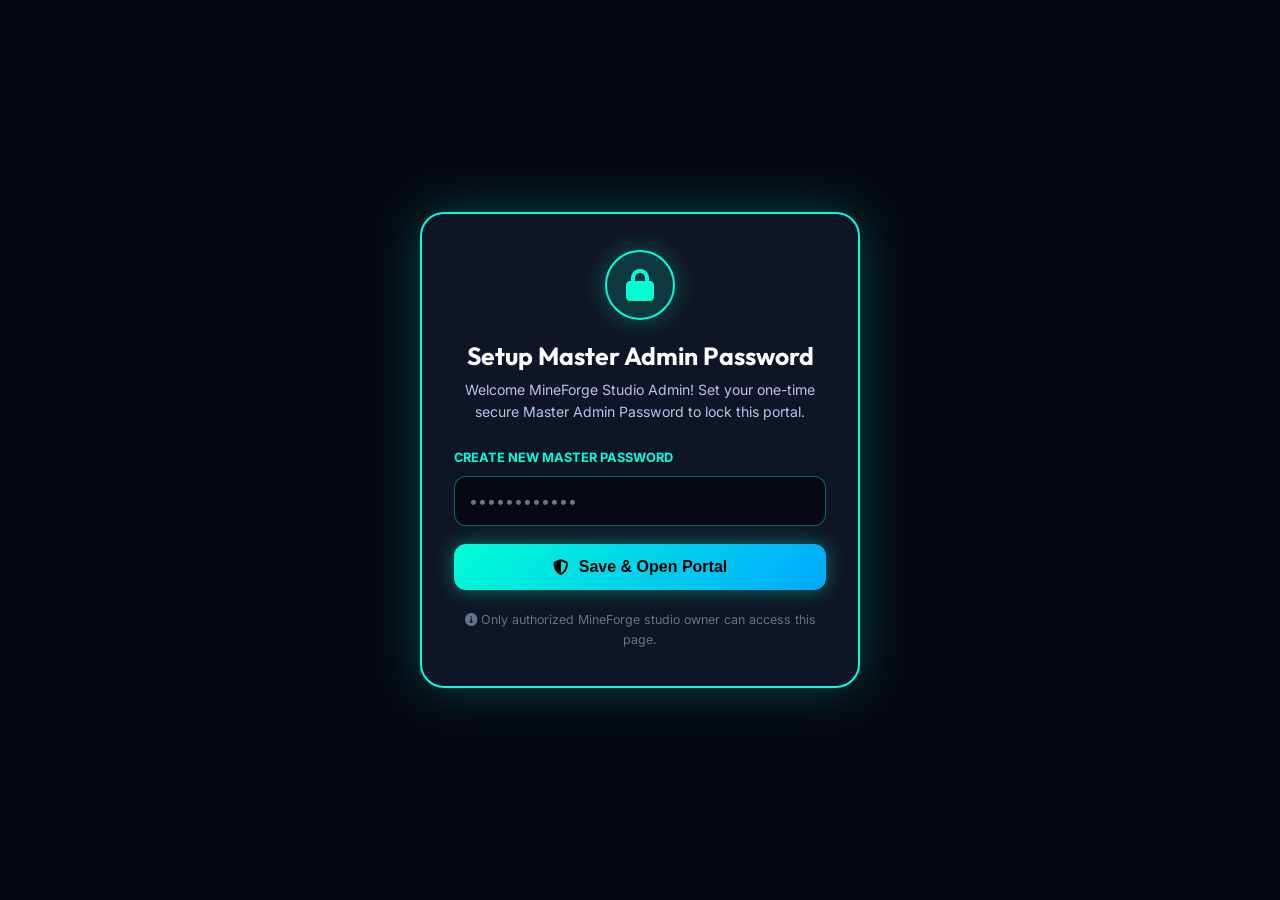
==== commit 9a0dc75e: "feat: enforce admin password on every visit, add live announcement bar, purge dummy orders, rename s" ====
--- a/admin/index.html
+++ b/admin/index.html
@@ -3,7 +3,7 @@
 <head>
   <meta charset="UTF-8" />
   <meta name="viewport" content="width=device-width, initial-scale=1.0" />
-  <title>GAMEXO LABS — Master Admin Portal | MineForge Studio</title>
+  <title>MINEFORGE STUDIO — Master Admin Portal</title>
 
   <!-- Favicon -->
   <link rel="icon" type="image/svg+xml" href="data:image/svg+xml,<svg xmlns='http://www.w3.org/2000/svg' viewBox='0 0 100 100'><rect width='100' height='100' rx='20' fill='%23060913'/><path d='M20 75 L35 45 L50 65 L65 35 L80 75 Z' fill='%2300ffd5' stroke='%2300ffd5' stroke-width='4'/></svg>" />
@@ -211,7 +211,7 @@
       padding: 16px;
       border-bottom: 1px solid rgba(255, 255, 255, 0.07);
       font-size: 0.9rem;
-      vertical-align: top;
+      vertical-align: middle;
     }
 
     .admin-table tr:hover td {
@@ -244,18 +244,45 @@
       text-align: center;
       box-shadow: 0 0 50px rgba(0, 255, 213, 0.25);
     }
+
+    /* Client User Card Row */
+    .user-row-flex {
+      display: flex;
+      align-items: center;
+      gap: 14px;
+    }
+    .user-row-avatar {
+      width: 42px;
+      height: 42px;
+      border-radius: 50%;
+      border: 2px solid #00ffd5;
+      object-fit: cover;
+      background: #060913;
+      display: flex;
+      align-items: center;
+      justify-content: center;
+      font-weight: 800;
+      color: #00ffd5;
+      font-size: 1.1rem;
+      overflow: hidden;
+    }
+    .user-row-avatar img {
+      width: 100%;
+      height: 100%;
+      object-fit: cover;
+    }
   </style>
 </head>
 <body>
 
-  <!-- LOCK / PASSWORD MODAL OVERLAY -->
+  <!-- LOCK / PASSWORD MODAL OVERLAY (Always shown on open/refresh!) -->
   <div id="admin-lock-overlay" class="admin-lock-overlay">
     <div class="admin-lock-box">
       <div style="width: 70px; height: 70px; border-radius: 50%; background: rgba(0, 255, 213, 0.15); border: 2px solid #00ffd5; color: #00ffd5; font-size: 2rem; display: flex; align-items: center; justify-content: center; margin: 0 auto 20px; box-shadow: 0 0 25px rgba(0, 255, 213, 0.3);">
         <i class="fa-solid fa-lock"></i>
       </div>
       <h2 id="lock-title" style="font-family: 'Outfit', sans-serif; font-size: 1.55rem; color: #fff; margin-bottom: 8px;">Master Admin Portal</h2>
-      <p id="lock-subtitle" style="font-size: 0.88rem; color: #b4c6e7; margin-bottom: 24px;">Enter your secure GAMEXO LABS Master Password to access studio controls.</p>
+      <p id="lock-subtitle" style="font-size: 0.88rem; color: #b4c6e7; margin-bottom: 24px;">Enter your secure MineForge Studio Master Password to access studio controls.</p>
 
       <form id="admin-auth-form" onsubmit="handleAdminLogin(event)">
         <div style="margin-bottom: 18px; text-align: left;">
@@ -269,7 +296,7 @@
       </form>
 
       <div style="margin-top: 20px; font-size: 0.78rem; color: #64748b;">
-        <i class="fa-solid fa-circle-info"></i> Only authorized studio owner (GAMEXO LABS) can access this page.
+        <i class="fa-solid fa-circle-info"></i> Only authorized MineForge studio owner can access this page.
       </div>
     </div>
   </div>
@@ -285,10 +312,10 @@
         </div>
         <div>
           <h1 style="font-family: 'Outfit', sans-serif; font-size: 1.8rem; font-weight: 800; color: #fff; margin: 0;">
-            GAMEXO LABS <span style="color: #00ffd5;">Control Center</span>
+            MINEFORGE <span style="color: #00ffd5;">Control Center</span>
           </h1>
           <p style="font-size: 0.88rem; color: #8ba1cf; margin: 4px 0 0 0;">
-            Live Studio Availability, Client Quotations & Order Management
+            Live Studio Availability, Client Projects & Order Management
           </p>
         </div>
       </div>
@@ -297,6 +324,9 @@
         <a href="../index.html" class="btn" style="background: rgba(255,255,255,0.08); color: #fff; border: 1px solid rgba(255,255,255,0.15); font-size: 0.85rem; padding: 10px 16px; border-radius: 10px; text-decoration: none;">
           <i class="fa-solid fa-arrow-up-right-from-square"></i> View Live Site
         </a>
+        <button onclick="purgeDummyOrders()" class="btn" style="background: rgba(255, 183, 3, 0.15); color: #ffb703; border: 1px solid rgba(255, 183, 3, 0.4); font-size: 0.85rem; padding: 10px 16px; border-radius: 10px; cursor: pointer;" title="Removes test/dummy data">
+          <i class="fa-solid fa-broom"></i> Clean Dummy Orders
+        </button>
         <button onclick="changeMasterPassword()" class="btn" style="background: rgba(0, 255, 213, 0.15); color: #00ffd5; border: 1px solid rgba(0, 255, 213, 0.4); font-size: 0.85rem; padding: 10px 16px; border-radius: 10px; cursor: pointer;">
           <i class="fa-solid fa-key"></i> Change Password
         </button>
@@ -338,6 +368,32 @@
           <div class="num" id="stat-total-users" style="color: #a78bfa;">0</div>
         </div>
         <div class="admin-stat-icon" style="background: rgba(167,139,250,0.1); color: #a78bfa;"><i class="fa-solid fa-users"></i></div>
+      </div>
+    </div>
+
+    <!-- Live Website Announcement Bar Controller (NEW COOL FEATURE!) -->
+    <div class="admin-avail-box" style="border-color: #a78bfa; box-shadow: 0 0 30px rgba(167,139,250,0.15);">
+      <div style="display: flex; align-items: center; justify-content: space-between; flex-wrap: wrap; gap: 12px; margin-bottom: 16px;">
+        <div>
+          <h2 style="font-family: 'Outfit', sans-serif; font-size: 1.35rem; color: #fff; margin: 0; display: flex; align-items: center; gap: 10px;">
+            <i class="fa-solid fa-bullhorn" style="color: #a78bfa;"></i> Live Website Announcement Banner
+          </h2>
+          <p style="font-size: 0.88rem; color: #b4c6e7; margin: 4px 0 0 0;">
+            Display an important live notice at the very top of your homepage for all visitors.
+          </p>
+        </div>
+        <div style="display: flex; align-items: center; gap: 10px;">
+          <button id="btn-announce-toggle" onclick="toggleAnnouncementBar()" class="btn" style="padding: 8px 18px; font-weight: 800; border-radius: 99px; font-size: 0.85rem; border: 1.5px solid #a78bfa; background: rgba(167,139,250,0.2); color: #a78bfa;">
+            OFF
+          </button>
+        </div>
+      </div>
+
+      <div style="display: flex; gap: 10px; flex-wrap: wrap;">
+        <input type="text" id="announce-text-input" placeholder="e.g. 🔥 Spring Custom Mod Season Open — Request Your Free Custom Quote Now!" style="flex: 1; min-width: 280px; padding: 12px 16px; border-radius: 12px; background: #060913; color: #fff; border: 1px solid rgba(167,139,250,0.4); font-size: 0.95rem;" />
+        <button onclick="saveAnnouncementText()" class="btn btn-primary" style="background: linear-gradient(135deg, #a78bfa 0%, #7c3aed 100%); border: none; padding: 12px 24px; font-weight: 700; border-radius: 12px;">
+          <i class="fa-solid fa-floppy-disk"></i> Save & Push Live
+        </button>
       </div>
     </div>
 
@@ -401,7 +457,7 @@
           <thead>
             <tr>
               <th>Order ID</th>
-              <th>Client / Discord</th>
+              <th>Client Profile & Discord</th>
               <th>Project Service Type</th>
               <th>Target Version</th>
               <th>Features / Spec Details</th>
@@ -419,7 +475,7 @@
     <!-- Registered Clients Table -->
     <div class="admin-section-card">
       <h2 style="font-family: 'Outfit', sans-serif; font-size: 1.35rem; color: #fff; margin: 0 0 6px 0; display: flex; align-items: center; gap: 10px;">
-        <i class="fa-solid fa-user-check" style="color: #a78bfa;"></i> Registered Studio Clients
+        <i class="fa-solid fa-user-check" style="color: #a78bfa;"></i> Registered MineForge Clients
       </h2>
       <p style="font-size: 0.88rem; color: #b4c6e7; margin-bottom: 18px;">
         Clients who logged in via Discord or Account Portal.
@@ -429,8 +485,8 @@
         <table class="admin-table">
           <thead>
             <tr>
-              <th>Username</th>
-              <th>Discord Handle</th>
+              <th>Client Profile</th>
+              <th>Discord Username</th>
               <th>Verified Status</th>
               <th>Joined Date</th>
             </tr>
@@ -453,8 +509,9 @@
     const ORDERS_KEY = 'mineforge_orders';
     const USERS_KEY = 'mineforge_users';
     const AVAILABILITY_KEY = 'mineforge_availability';
-
-    // Check if password exists on load
+    const ANNOUNCE_KEY = 'mineforge_announcement';
+
+    // Check if password exists on load - ALWAYS REQUIRE PASSWORD ON EVERY OPEN/REFRESH!
     window.addEventListener('DOMContentLoaded', () => {
       const existingPass = localStorage.getItem(ADMIN_PASS_KEY);
       const title = document.getElementById('lock-title');
@@ -464,20 +521,20 @@
 
       if (!existingPass) {
         title.textContent = 'Setup Master Admin Password';
-        subtitle.textContent = 'Welcome Gamexo Labs! Set your one-time secure Master Admin Password to lock this portal.';
+        subtitle.textContent = 'Welcome MineForge Studio Admin! Set your one-time secure Master Admin Password to lock this portal.';
         label.textContent = 'Create New Master Password';
         btnText.textContent = 'Save & Open Portal';
       } else {
         title.textContent = 'Master Admin Portal';
-        subtitle.textContent = 'Enter your secure GAMEXO LABS Master Password to access studio controls.';
+        subtitle.textContent = 'Enter your secure MineForge Studio Master Password to access studio controls.';
         label.textContent = 'Master Password';
         btnText.textContent = 'Unlock Portal';
       }
 
-      // Automatically check session
-      if (sessionStorage.getItem('mineforge_admin_unlocked') === 'true') {
-        unlockUI();
-      }
+      // Automatically purge any dummy SteveMC or AlexGamer test orders from localStorage on load
+      purgeDummyOrdersSilent();
+
+      // Note: We deliberately DO NOT auto-unlock from sessionStorage so you ALWAYS have to enter your password on refresh!
     });
 
     function handleAdminLogin(e) {
@@ -491,14 +548,12 @@
       if (!existingPass) {
         // Setup new password
         localStorage.setItem(ADMIN_PASS_KEY, val);
-        sessionStorage.setItem('mineforge_admin_unlocked', 'true');
         showAdminToast('🔐 Master Password successfully created!');
         unlockUI();
       } else {
         // Verify password
         if (val === existingPass) {
-          sessionStorage.setItem('mineforge_admin_unlocked', 'true');
-          showAdminToast('👑 Welcome back, Gamexo Labs Admin!');
+          showAdminToast('👑 Welcome back, MineForge Admin!');
           unlockUI();
         } else {
           showAdminToast('❌ Incorrect Master Password!');
@@ -516,7 +571,6 @@
     }
 
     function lockAdminPortal() {
-      sessionStorage.removeItem('mineforge_admin_unlocked');
       document.getElementById('admin-password-input').value = '';
       document.getElementById('admin-main-content').style.display = 'none';
       document.getElementById('admin-lock-overlay').style.display = 'flex';
@@ -539,6 +593,69 @@
         alert('✅ Master Admin Password changed successfully!');
       } else {
         alert('❌ Password change cancelled or too short.');
+      }
+    }
+
+    function purgeDummyOrdersSilent() {
+      try {
+        let orders = JSON.parse(localStorage.getItem(ORDERS_KEY) || '[]');
+        const filtered = orders.filter(o => o.clientName !== 'SteveMC' && o.clientName !== 'AlexGamer');
+        if (filtered.length !== orders.length) {
+          localStorage.setItem(ORDERS_KEY, JSON.stringify(filtered));
+        }
+      } catch(e) {}
+    }
+
+    function purgeDummyOrders() {
+      let orders = JSON.parse(localStorage.getItem(ORDERS_KEY) || '[]');
+      const beforeCount = orders.length;
+      orders = orders.filter(o => o.clientName !== 'SteveMC' && o.clientName !== 'AlexGamer');
+      localStorage.setItem(ORDERS_KEY, JSON.stringify(orders));
+      const removed = beforeCount - orders.length;
+      if (removed > 0) {
+        showAdminToast(`🧹 Cleaned up ${removed} test/dummy order(s)!`);
+      } else {
+        showAdminToast('✅ No test/dummy orders found.');
+      }
+      renderAdminOrders();
+    }
+
+    // Announcement Bar Controller
+    function toggleAnnouncementBar() {
+      let ann = JSON.parse(localStorage.getItem(ANNOUNCE_KEY) || '{"enabled":false,"text":""}');
+      ann.enabled = !ann.enabled;
+      localStorage.setItem(ANNOUNCE_KEY, JSON.stringify(ann));
+      updateAnnounceUI();
+      showAdminToast(ann.enabled ? '📢 Announcement Bar ENABLED on Website!' : '📢 Announcement Bar DISABLED.');
+    }
+
+    function saveAnnouncementText() {
+      const text = document.getElementById('announce-text-input').value.trim();
+      let ann = JSON.parse(localStorage.getItem(ANNOUNCE_KEY) || '{"enabled":true,"text":""}');
+      ann.text = text || '🔥 Custom Minecraft Mods & Plugins — Request Your Quote Today!';
+      ann.enabled = true;
+      localStorage.setItem(ANNOUNCE_KEY, JSON.stringify(ann));
+      updateAnnounceUI();
+      showAdminToast('📢 Announcement text saved and pushed live!');
+    }
+
+    function updateAnnounceUI() {
+      let ann = JSON.parse(localStorage.getItem(ANNOUNCE_KEY) || '{"enabled":false,"text":""}');
+      const btn = document.getElementById('btn-announce-toggle');
+      const input = document.getElementById('announce-text-input');
+      if (ann.enabled) {
+        btn.textContent = '🟢 LIVE ON SITE';
+        btn.style.borderColor = '#00ffd5';
+        btn.style.color = '#00ffd5';
+        btn.style.background = 'rgba(0,255,213,0.2)';
+      } else {
+        btn.textContent = '⚪ DISABLED';
+        btn.style.borderColor = '#64748b';
+        btn.style.color = '#64748b';
+        btn.style.background = 'rgba(100,116,139,0.1)';
+      }
+      if (ann.text && !input.value) {
+        input.value = ann.text;
       }
     }
 
@@ -581,6 +698,7 @@
     function loadAdminDashboard() {
       const avail = localStorage.getItem(AVAILABILITY_KEY) || 'open';
       updateAvailButtonsUI(avail);
+      updateAnnounceUI();
       renderAdminOrders();
       renderAdminUsers();
     }
@@ -590,7 +708,7 @@
       const tbody = document.getElementById('admin-orders-tbody');
       
       document.getElementById('stat-total-orders').textContent = orders.length;
-      document.getElementById('stat-pending-orders').textContent = orders.filter(o => !o.status || o.status === 'Pending').length;
+      document.getElementById('stat-pending-orders').textContent = orders.filter(o => !o.status || o.status === 'Pending Quote' || o.status === 'Pending' || o.status === 'In-Progress').length;
       document.getElementById('stat-completed-orders').textContent = orders.filter(o => o.status === 'Completed').length;
 
       if (orders.length === 0) {
@@ -610,7 +728,7 @@
           month: 'short', day: 'numeric', year: 'numeric', hour: '2-digit', minute: '2-digit'
         });
 
-        const badgeColor = (o.status === 'Completed') ? '#00ffd5' : (o.status === 'In Progress' ? '#ffb703' : '#a78bfa');
+        const badgeColor = (o.status === 'Completed') ? '#00ffd5' : (o.status === 'In Progress' || o.status === 'In-Progress' ? '#ffb703' : '#a78bfa');
 
         return `
           <tr>
@@ -619,19 +737,26 @@
               <span style="font-size: 0.75rem; color: #64748b; font-weight: 400;">${dateStr}</span>
             </td>
             <td>
-              <strong style="color: #fff;">${o.clientName || 'Client'}</strong><br/>
-              <span style="color: #5865F2; font-weight: 600;"><i class="fa-brands fa-discord"></i> ${o.clientDiscord || 'N/A'}</span>
+              <div class="user-row-flex">
+                <div class="user-row-avatar">
+                  ${o.clientAvatar ? `<img src="${o.clientAvatar}" alt="Avatar" />` : (o.clientName || 'C').charAt(0).toUpperCase()}
+                </div>
+                <div>
+                  <strong style="color: #fff; font-size: 0.95rem;">${o.clientName || 'Client'}</strong><br/>
+                  <span style="color: #5865F2; font-weight: 700; font-size: 0.82rem;"><i class="fa-brands fa-discord"></i> ${o.clientDiscord || '@discord_user'}</span>
+                </div>
+              </div>
             </td>
-            <td style="font-weight: 600; color: #e2e8f0;">${o.type || 'Custom Quotation'}</td>
-            <td><span style="background: rgba(255,255,255,0.06); padding: 4px 10px; border-radius: 6px; font-size: 0.82rem;">${o.version || 'Any'}</span></td>
+            <td style="font-weight: 600; color: #e2e8f0;">${o.type || o.buildType || 'Custom Quotation'}</td>
+            <td><span style="background: rgba(255,255,255,0.06); padding: 4px 10px; border-radius: 6px; font-size: 0.82rem;">${o.version || o.targetVersion || 'Any'}</span></td>
             <td style="max-width: 250px; color: #cbd5e1; font-size: 0.86rem; line-height: 1.4;">
               ${o.desc || 'No description provided.'}
               ${o.specFile ? `<div style="margin-top: 6px; font-size: 0.78rem; color: #00ffd5;"><i class="fa-solid fa-paperclip"></i> File: ${o.specFile}</div>` : ''}
             </td>
             <td>
               <select onchange="updateOrderStatus('${o.id}', this.value)" style="background: #060913; color: ${badgeColor}; border: 1px solid ${badgeColor}; padding: 6px 10px; border-radius: 8px; font-size: 0.82rem; font-weight: 700; cursor: pointer;">
-                <option value="Pending" ${(!o.status || o.status === 'Pending') ? 'selected' : ''}>Pending Quote</option>
-                <option value="In Progress" ${(o.status === 'In Progress') ? 'selected' : ''}>In Progress</option>
+                <option value="Pending Quote" ${(!o.status || o.status === 'Pending' || o.status === 'Pending Quote') ? 'selected' : ''}>Pending Quote</option>
+                <option value="In Progress" ${(o.status === 'In Progress' || o.status === 'In-Progress') ? 'selected' : ''}>In Progress</option>
                 <option value="Completed" ${(o.status === 'Completed') ? 'selected' : ''}>Completed</option>
               </select>
             </td>
@@ -665,12 +790,21 @@
       tbody.innerHTML = users.map(u => {
         return `
           <tr>
-            <td style="font-weight: 700; color: #fff;">${u.username || 'Client'}</td>
-            <td style="color: #5865F2; font-weight: 600;"><i class="fa-brands fa-discord"></i> ${u.discord || '@discord'}</td>
+            <td>
+              <div class="user-row-flex">
+                <div class="user-row-avatar">
+                  ${u.avatar ? `<img src="${u.avatar}" alt="Avatar" />` : (u.username || 'U').charAt(0).toUpperCase()}
+                </div>
+                <div>
+                  <strong style="color: #fff; font-size: 0.95rem;">${u.username || 'Client'}</strong>
+                </div>
+              </div>
+            </td>
+            <td style="color: #5865F2; font-weight: 700; font-size: 0.9rem;"><i class="fa-brands fa-discord"></i> ${u.discord || '@discord_user'}</td>
             <td>
               ${u.verifiedDiscord 
-                ? '<span style="color: #00ffd5; font-size: 0.8rem; font-weight: 700;"><i class="fa-solid fa-check-circle"></i> Verified OAuth2</span>'
-                : '<span style="color: #8ba1cf; font-size: 0.8rem;">Standard Account</span>'}
+                ? '<span style="color: #00ffd5; font-size: 0.82rem; font-weight: 700;"><i class="fa-solid fa-check-circle"></i> Verified OAuth2</span>'
+                : '<span style="color: #8ba1cf; font-size: 0.82rem;">Standard Account</span>'}
             </td>
             <td style="color: #64748b; font-size: 0.82rem;">Registered Member</td>
           </tr>
--- a/style.css
+++ b/style.css
@@ -1788,9 +1788,9 @@
 }
 .account-modal-content {
   max-width: 440px !important;
-  padding: 22px 20px !important;
+  padding: 20px 18px !important;
   border-radius: 22px !important;
-  max-height: 82vh !important;
+  max-height: 92vh !important;
   overflow-y: auto !important;
 }
 .modal-close-btn {
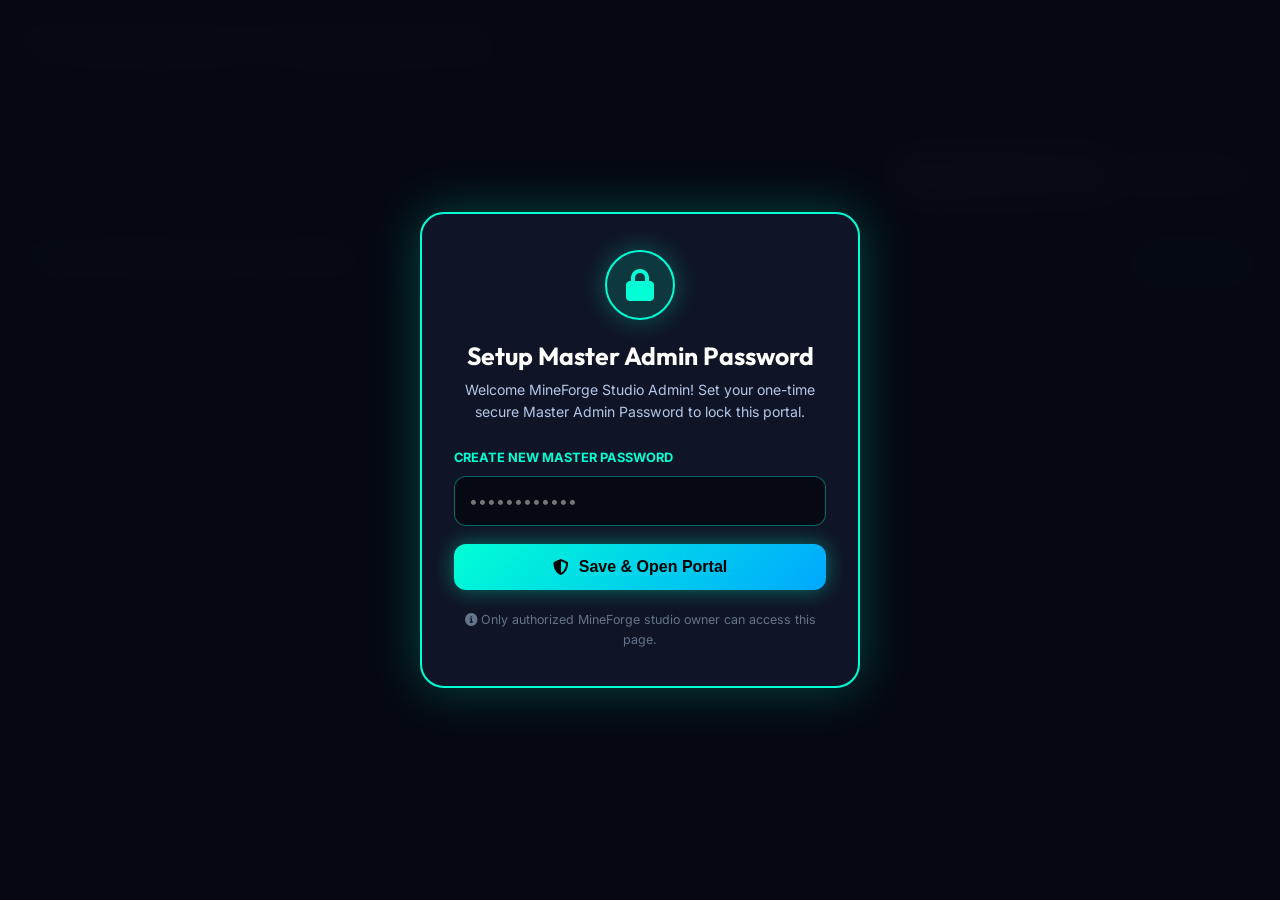
==== commit 867c633d: "feat: add global circular MineForge Logo mouse follower, resolve navbar overlap, add Admin live chan" ====
--- a/admin/index.html
+++ b/admin/index.html
@@ -391,8 +391,11 @@
 
       <div style="display: flex; gap: 10px; flex-wrap: wrap;">
         <input type="text" id="announce-text-input" placeholder="e.g. 🔥 Spring Custom Mod Season Open — Request Your Free Custom Quote Now!" style="flex: 1; min-width: 280px; padding: 12px 16px; border-radius: 12px; background: #060913; color: #fff; border: 1px solid rgba(167,139,250,0.4); font-size: 0.95rem;" />
-        <button onclick="saveAnnouncementText()" class="btn btn-primary" style="background: linear-gradient(135deg, #a78bfa 0%, #7c3aed 100%); border: none; padding: 12px 24px; font-weight: 700; border-radius: 12px;">
+        <button onclick="saveAnnouncementText()" class="btn btn-primary" style="background: linear-gradient(135deg, #a78bfa 0%, #7c3aed 100%); border: none; padding: 12px 22px; font-weight: 700; border-radius: 12px;">
           <i class="fa-solid fa-floppy-disk"></i> Save & Push Live
+        </button>
+        <button onclick="deleteAnnouncementText()" class="btn" style="background: rgba(255, 77, 77, 0.15); color: #ff6b6b; border: 1px solid rgba(255, 77, 77, 0.4); padding: 12px 18px; font-weight: 700; border-radius: 12px;" title="Completely remove announcement from website">
+          <i class="fa-solid fa-trash-can"></i> Remove
         </button>
       </div>
     </div>
@@ -498,6 +501,51 @@
       </div>
     </div>
 
+    </div>
+
+    <!-- Website Features & Live Changelog Controller -->
+    <div class="admin-section-card">
+      <h2 style="font-family: 'Outfit', sans-serif; font-size: 1.35rem; color: #fff; margin: 0 0 6px 0; display: flex; align-items: center; gap: 10px;">
+        <i class="fa-solid fa-bell" style="color: #ffb703;"></i> Studio Updates &amp; Live Changelog Controller
+      </h2>
+      <p style="font-size: 0.88rem; color: #b4c6e7; margin-bottom: 18px;">
+        Push new bug fix notes, features, and announcements directly to the "Studio Updates" bell modal on the live website.
+      </p>
+
+      <div style="display: flex; gap: 12px; flex-wrap: wrap; margin-bottom: 14px;">
+        <select id="changelog-badge-input" style="padding: 10px 14px; border-radius: 12px; background: #060913; color: #fff; border: 1px solid rgba(255,183,3,0.4); font-size: 0.9rem; font-weight: 700;">
+          <option value="✨ NEW FEATURE">✨ NEW FEATURE</option>
+          <option value="🛠️ BUG FIX">🛠️ BUG FIX</option>
+          <option value="🚀 VERSION SUPPORT">🚀 VERSION SUPPORT</option>
+          <option value="📢 ANNOUNCEMENT">📢 ANNOUNCEMENT</option>
+        </select>
+        <input type="text" id="changelog-title-input" placeholder="Title (e.g. TPS Optimization & Zero-Lag Builds)" style="flex: 1; min-width: 220px; padding: 10px 14px; border-radius: 12px; background: #060913; color: #fff; border: 1px solid rgba(255,183,3,0.4); font-size: 0.9rem;" />
+      </div>
+      <div style="display: flex; gap: 12px; flex-wrap: wrap;">
+        <input type="text" id="changelog-desc-input" placeholder="Description (e.g. Fixed memory leaks and improved async handling for MC 26.30)" style="flex: 2; min-width: 280px; padding: 10px 14px; border-radius: 12px; background: #060913; color: #fff; border: 1px solid rgba(255,183,3,0.4); font-size: 0.9rem;" />
+        <button onclick="addCustomChangelogItem()" class="btn btn-primary" style="background: linear-gradient(135deg, #ffb703 0%, #fb8500 100%); border: none; padding: 10px 20px; font-weight: 700; border-radius: 12px; color: #000;">
+          <i class="fa-solid fa-plus"></i> Push to Bell Modal
+        </button>
+        <button onclick="clearCustomChangelogs()" class="btn" style="background: rgba(255,77,77,0.15); color: #ff6b6b; border: 1px solid rgba(255,77,77,0.4); padding: 10px 16px; font-weight: 700; border-radius: 12px;" title="Reset custom changelogs">
+          <i class="fa-solid fa-trash"></i> Reset List
+        </button>
+      </div>
+
+      <div style="margin-top: 24px; padding-top: 20px; border-top: 1px solid rgba(255,255,255,0.1); display: flex; align-items: center; justify-content: space-between; flex-wrap: wrap; gap: 12px;">
+        <div>
+          <h4 style="margin: 0; color: #fff; font-size: 1.05rem; display: flex; align-items: center; gap: 8px;">
+            <i class="fa-solid fa-circle" style="color: #00ffd5; font-size: 10px;"></i> Circular MineForge Logo Mouse Follower
+          </h4>
+          <p style="margin: 4px 0 0 0; font-size: 0.84rem; color: #b4c6e7;">
+            Toggle the glowing MineForge logo badge that follows the user's cursor across the entire website.
+          </p>
+        </div>
+        <button id="btn-follower-toggle" onclick="toggleMouseFollower()" class="btn" style="padding: 8px 18px; font-weight: 800; border-radius: 99px; font-size: 0.85rem; border: 1.5px solid #00ffd5; background: rgba(0,255,213,0.2); color: #00ffd5;">
+          🟢 ON (LIVE)
+        </button>
+      </div>
+    </div>
+
   </div>
 
   <!-- Toast Container -->
@@ -635,8 +683,17 @@
       ann.text = text || '🔥 Custom Minecraft Mods & Plugins — Request Your Quote Today!';
       ann.enabled = true;
       localStorage.setItem(ANNOUNCE_KEY, JSON.stringify(ann));
+      localStorage.setItem('mineforge_notif_time', String(Date.now()));
       updateAnnounceUI();
       showAdminToast('📢 Announcement text saved and pushed live!');
+    }
+
+    function deleteAnnouncementText() {
+      let ann = { enabled: false, text: '' };
+      localStorage.setItem(ANNOUNCE_KEY, JSON.stringify(ann));
+      document.getElementById('announce-text-input').value = '';
+      updateAnnounceUI();
+      showAdminToast('🗑️ Announcement completely cleared & removed from website!');
     }
 
     function updateAnnounceUI() {
@@ -844,6 +901,56 @@
         setTimeout(() => toast.remove(), 300);
       }, 3500);
     }
+
+    function addCustomChangelogItem() {
+      const badge = document.getElementById('changelog-badge-input').value;
+      const title = document.getElementById('changelog-title-input').value.trim();
+      const desc = document.getElementById('changelog-desc-input').value.trim();
+      if (!title || !desc) {
+        showAdminToast('Please provide both Title and Description for the studio update.');
+        return;
+      }
+      let items = JSON.parse(localStorage.getItem('mineforge_custom_changelogs') || '[]');
+      items.unshift({ badge, title, desc, time: 'Live Now' });
+      localStorage.setItem('mineforge_custom_changelogs', JSON.stringify(items));
+      document.getElementById('changelog-title-input').value = '';
+      document.getElementById('changelog-desc-input').value = '';
+      showAdminToast('✨ New studio update pushed live to Bell Modal!');
+    }
+
+    function clearCustomChangelogs() {
+      if (!confirm('Are you sure you want to reset all custom studio changelog notes?')) return;
+      localStorage.removeItem('mineforge_custom_changelogs');
+      showAdminToast('🗑️ Reset custom changelogs to studio default list.');
+    }
+
+    function toggleMouseFollower() {
+      let enabled = localStorage.getItem('mineforge_follower_enabled') !== 'false';
+      enabled = !enabled;
+      localStorage.setItem('mineforge_follower_enabled', enabled ? 'true' : 'false');
+      const btn = document.getElementById('btn-follower-toggle');
+      if (btn) {
+        btn.innerHTML = enabled ? '🟢 ON (LIVE)' : '🔴 OFF (DISABLED)';
+        btn.style.color = enabled ? '#00ffd5' : '#ff6b6b';
+        btn.style.borderColor = enabled ? '#00ffd5' : '#ff6b6b';
+        btn.style.background = enabled ? 'rgba(0,255,213,0.2)' : 'rgba(255,107,107,0.15)';
+      }
+      showAdminToast(enabled ? '✨ Circular MineForge Logo Mouse Follower Enabled' : '🔴 Mouse Follower Disabled');
+    }
+
+    // Initialize follower button state on load
+    window.addEventListener('DOMContentLoaded', () => {
+      setTimeout(() => {
+        const enabled = localStorage.getItem('mineforge_follower_enabled') !== 'false';
+        const btn = document.getElementById('btn-follower-toggle');
+        if (btn) {
+          btn.innerHTML = enabled ? '🟢 ON (LIVE)' : '🔴 OFF (DISABLED)';
+          btn.style.color = enabled ? '#00ffd5' : '#ff6b6b';
+          btn.style.borderColor = enabled ? '#00ffd5' : '#ff6b6b';
+          btn.style.background = enabled ? 'rgba(0,255,213,0.2)' : 'rgba(255,107,107,0.15)';
+        }
+      }, 100);
+    });
   </script>
 </body>
 </html>
--- a/style.css
+++ b/style.css
@@ -396,13 +396,14 @@
 .nav-actions {
   display: flex;
   align-items: center;
-  gap: 16px;
+  gap: 8px;
+  flex-wrap: nowrap;
 }
 
 /* THEME TOGGLE BUTTON WITH SLEEK MICRO-ANIMATION */
 .theme-toggle-btn {
-  width: 46px;
-  height: 46px;
+  width: 38px;
+  height: 38px;
   border-radius: var(--radius-full);
   border: 1px solid var(--border-subtle);
   background: rgba(255, 255, 255, 0.05);
@@ -414,6 +415,7 @@
   position: relative;
   overflow: hidden;
   transition: all 0.2s ease;
+  flex-shrink: 0;
 }
 .theme-toggle-btn:hover {
   border-color: var(--accent-primary);
@@ -423,7 +425,7 @@
   box-shadow: 0 4px 14px var(--accent-glow);
 }
 .theme-toggle-btn i {
-  font-size: 1.15rem;
+  font-size: 1rem;
   transition: transform 0.2s ease, opacity 0.2s ease;
 }
 .theme-toggle-btn:active i {
@@ -439,18 +441,20 @@
 
 /* ACCOUNT / LOGIN NAV BUTTON */
 .btn-nav-account {
-  padding: 10px 18px;
+  padding: 6px 14px;
   border-radius: var(--radius-full);
   border: 1px solid var(--border-subtle);
   background: rgba(255, 255, 255, 0.04);
   color: var(--text-main);
   font-weight: 600;
-  font-size: 0.9rem;
+  font-size: 0.82rem;
   display: inline-flex;
   align-items: center;
-  gap: 8px;
+  gap: 6px;
   cursor: pointer;
   transition: var(--transition);
+  white-space: nowrap;
+  flex-shrink: 0;
 }
 .btn-nav-account:hover {
   border-color: var(--accent-primary);
@@ -465,13 +469,13 @@
 /* PREMIUM SLEEK ORDER NOW BUTTON */
 .btn-nav-order {
   position: relative;
-  padding: 11px 26px;
+  padding: 8px 18px;
   background: linear-gradient(135deg, #00ffd5 0%, #00a8ff 100%);
   color: #07080b;
   font-family: 'Orbitron', sans-serif;
   font-weight: 800;
-  font-size: 0.85rem;
-  letter-spacing: 1.5px;
+  font-size: 0.78rem;
+  letter-spacing: 1px;
   text-transform: uppercase;
   border-radius: var(--radius-sm);
   border: 1px solid rgba(255, 255, 255, 0.3);
@@ -1857,19 +1861,21 @@
    DEVELOPER CREDITS BUTTON & MODAL SHOWCASE (GAMEXO LEAD DEVELOPER)
    ========================================================================== */
 .btn-nav-credit {
-  padding: 10px 18px;
+  padding: 6px 14px;
   border-radius: var(--radius-full);
   border: 1px solid rgba(0, 255, 213, 0.4);
   background: rgba(0, 255, 213, 0.08);
   color: var(--accent-primary);
   font-weight: 600;
-  font-size: 0.9rem;
+  font-size: 0.82rem;
   display: inline-flex;
   align-items: center;
-  gap: 8px;
+  gap: 6px;
   cursor: pointer;
   transition: var(--transition);
   box-shadow: 0 0 12px rgba(0, 255, 213, 0.2);
+  white-space: nowrap;
+  flex-shrink: 0;
 }
 .btn-nav-credit:hover {
   border-color: #00ffd5;
